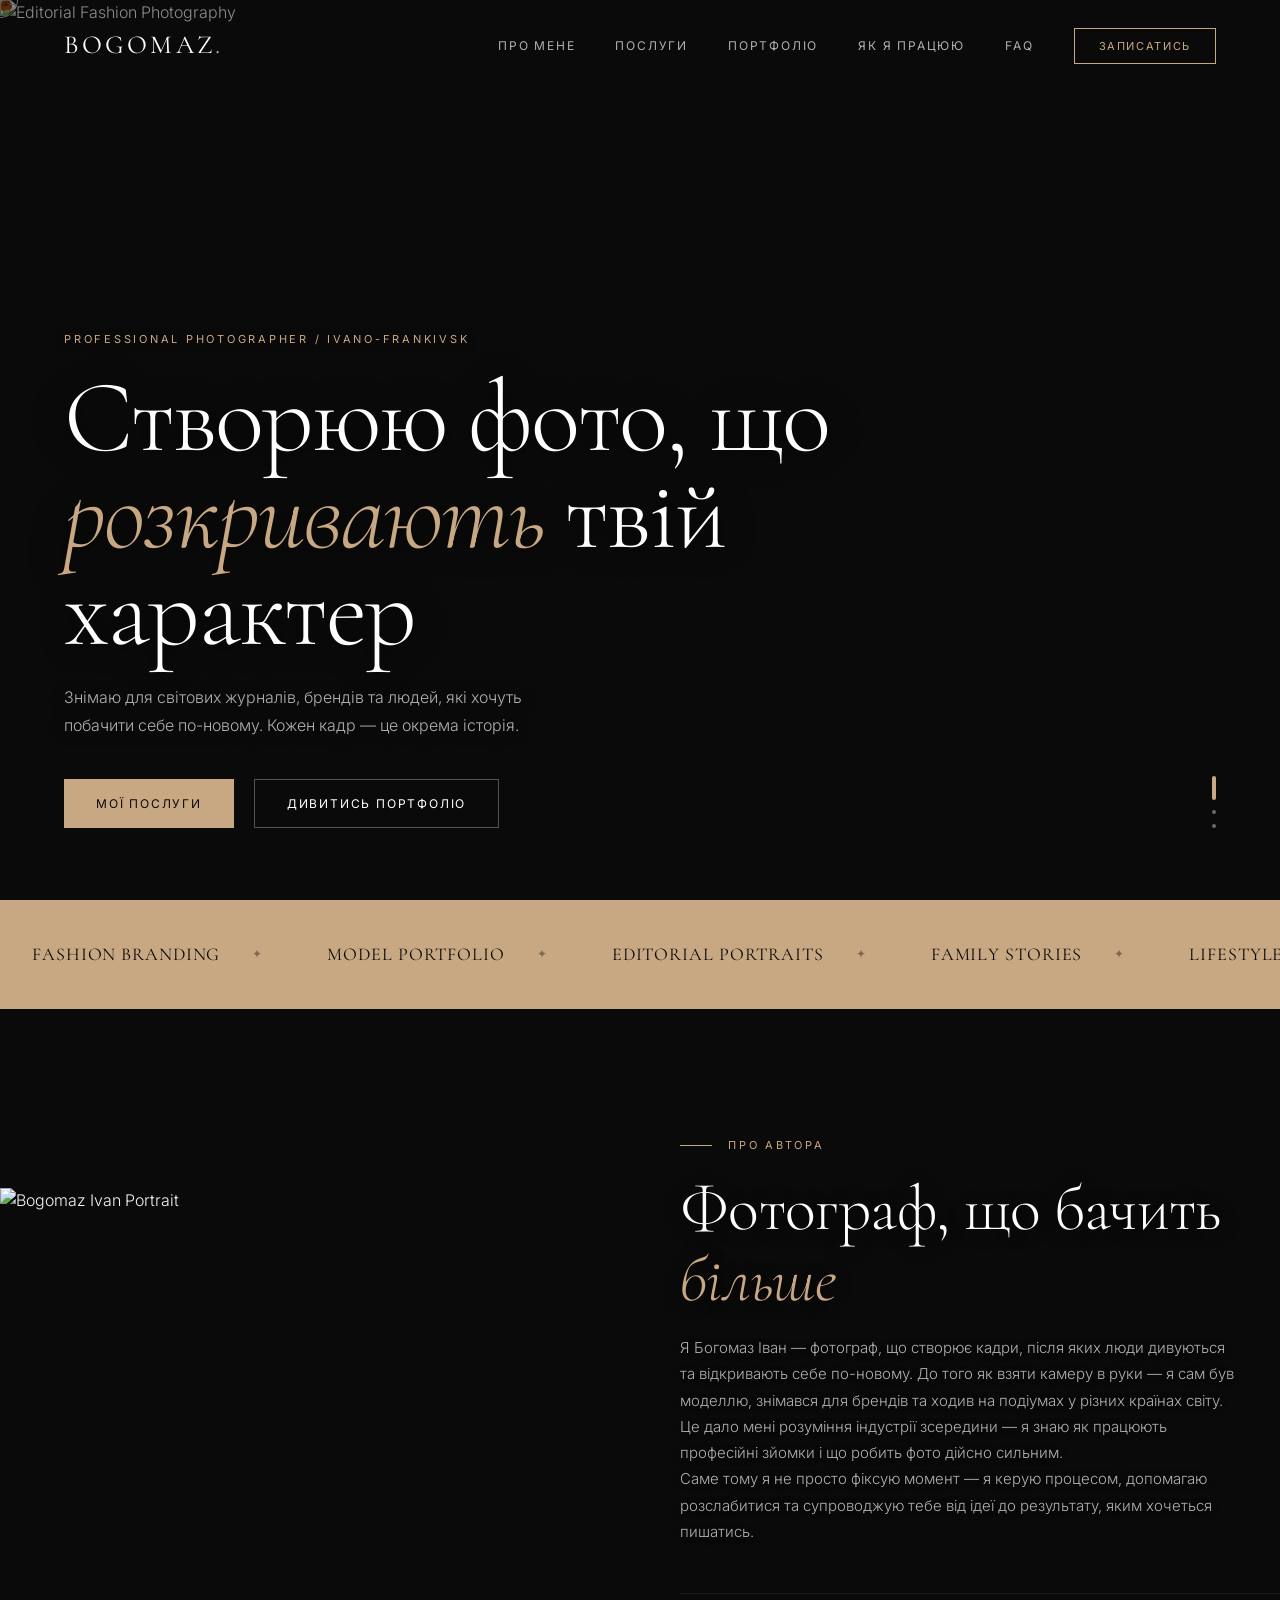
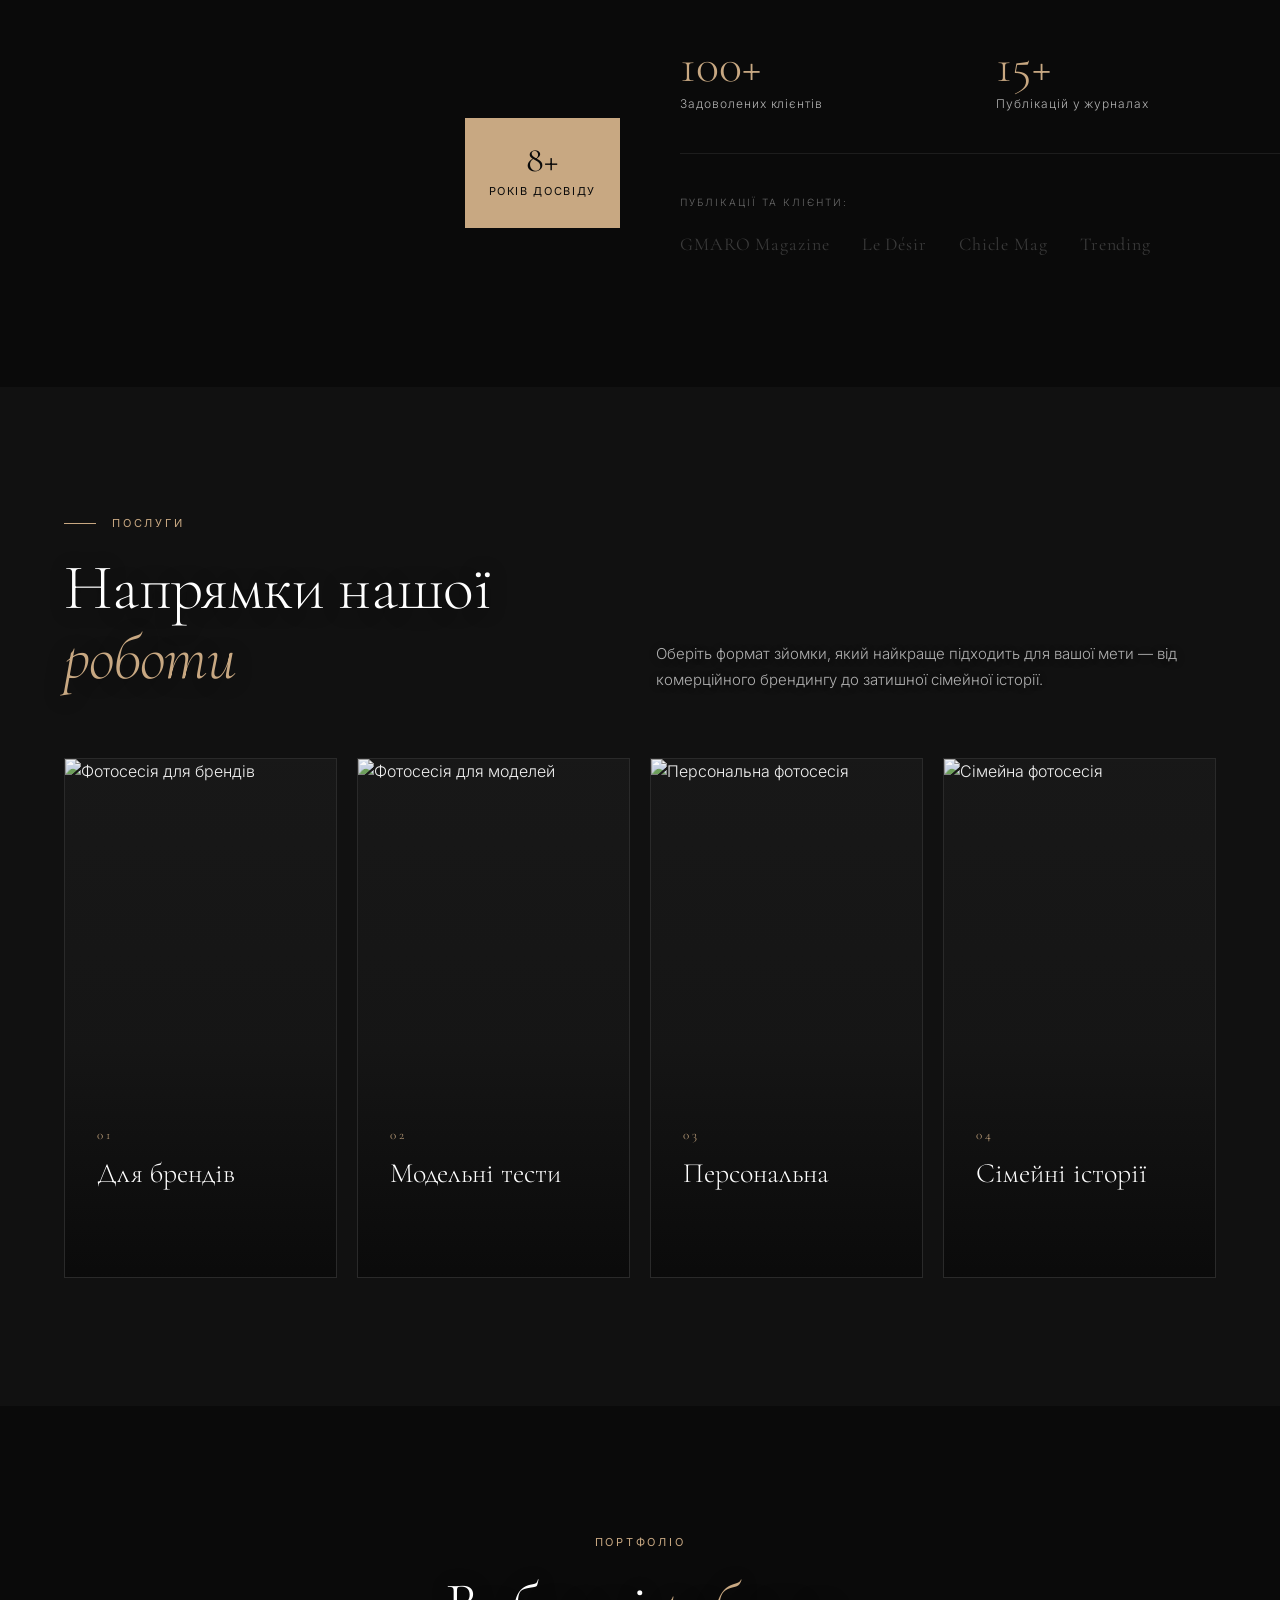
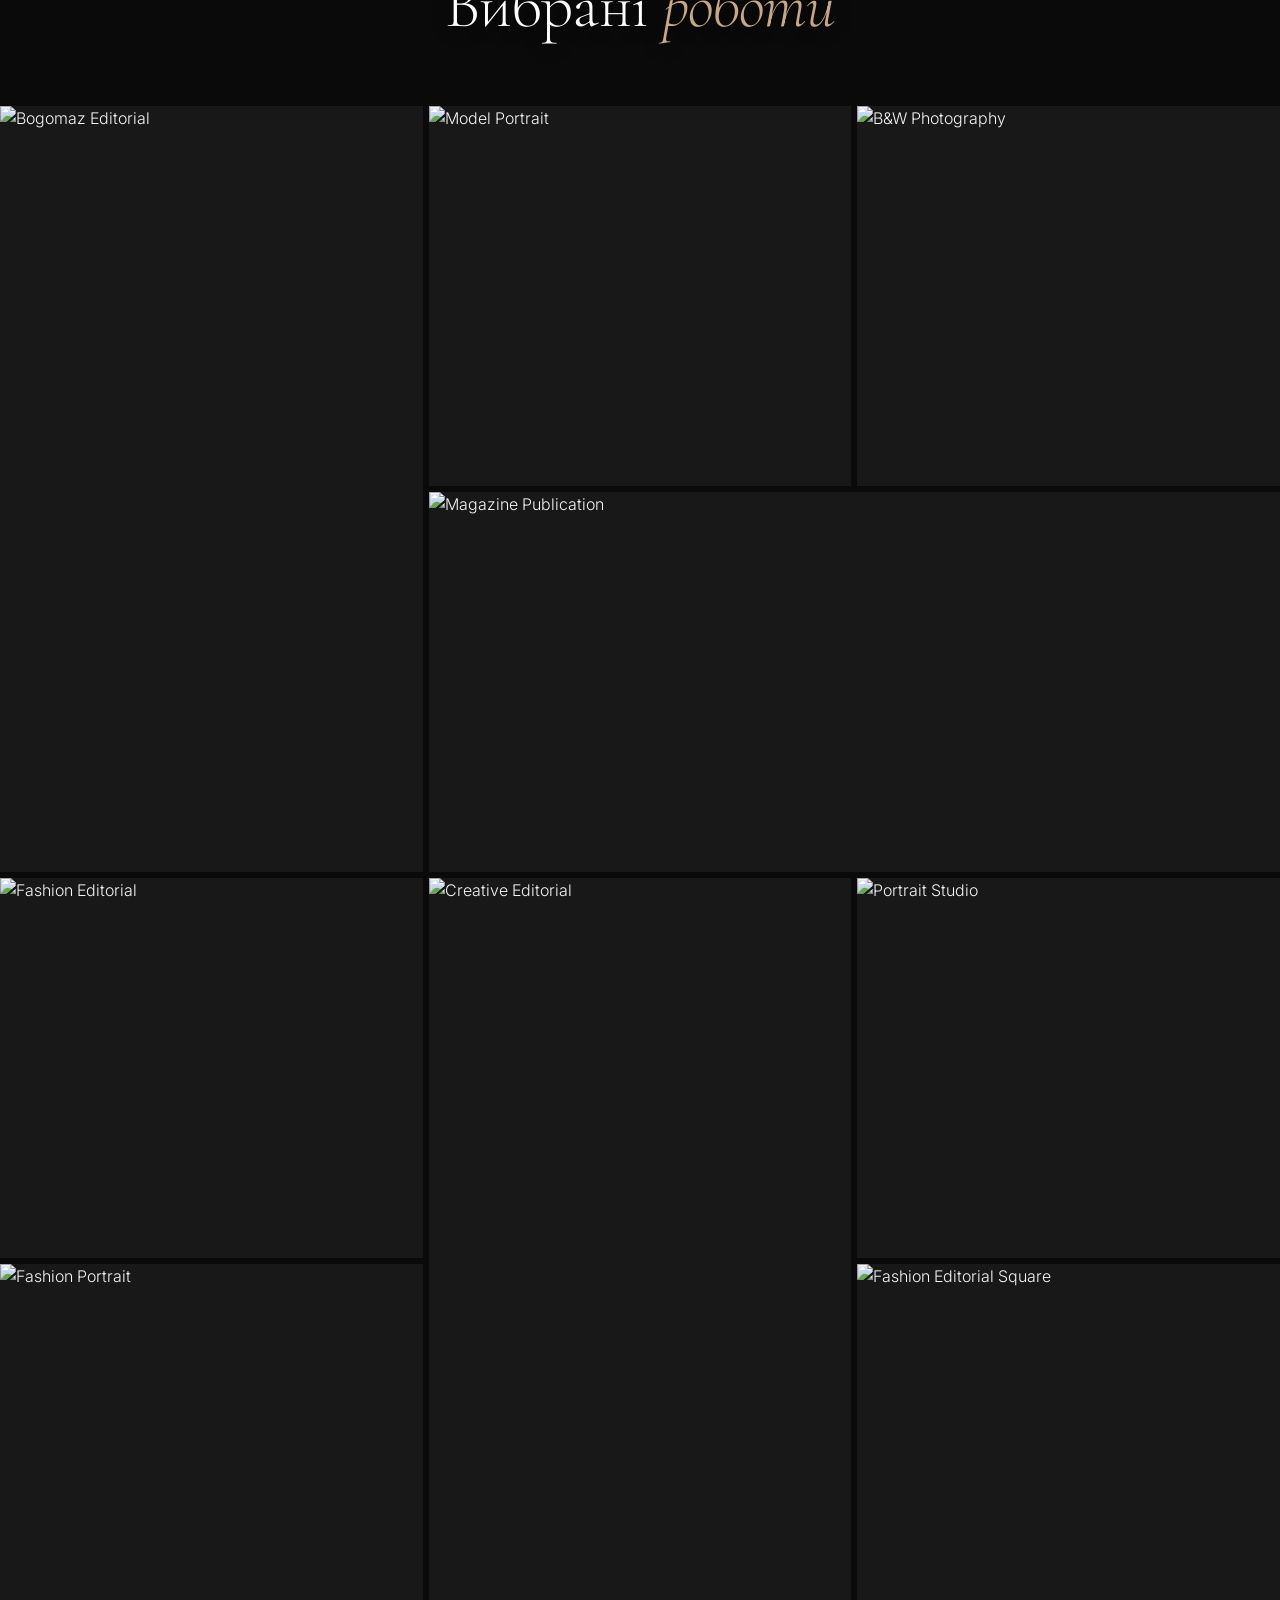
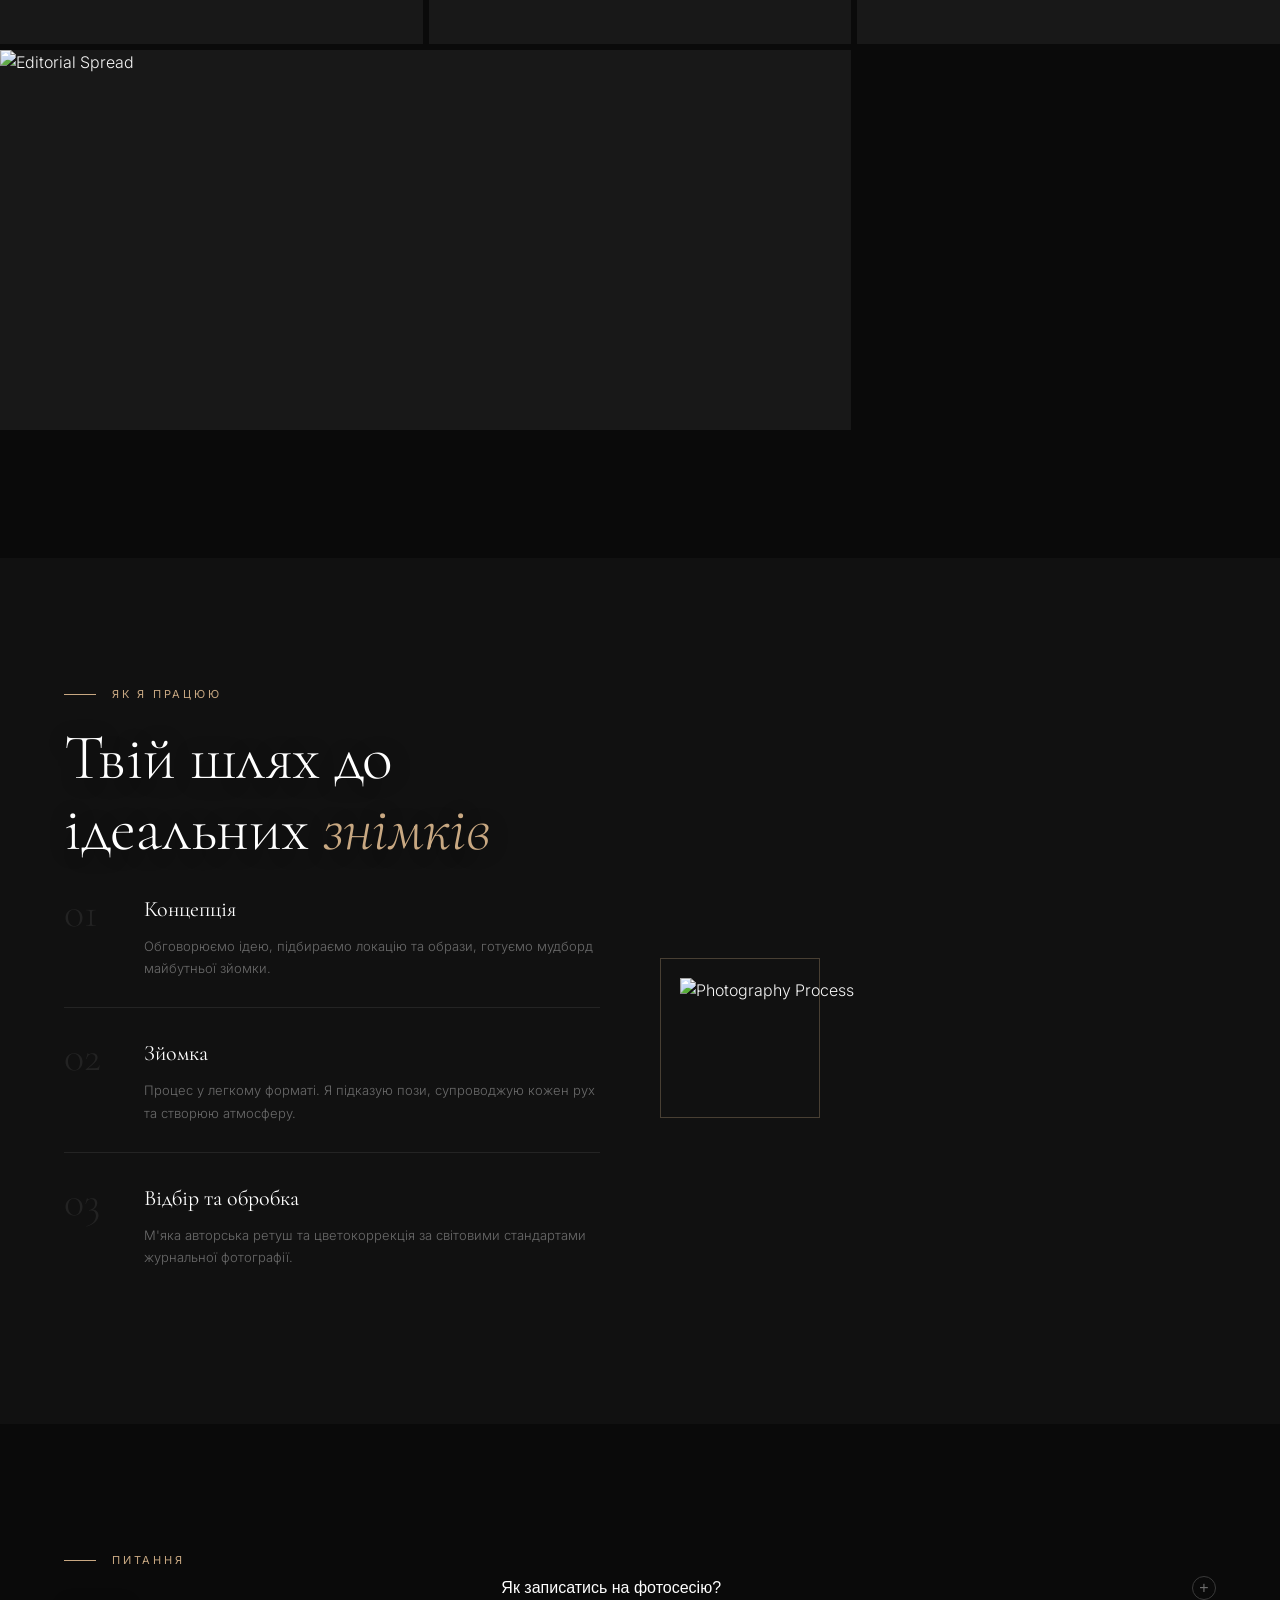
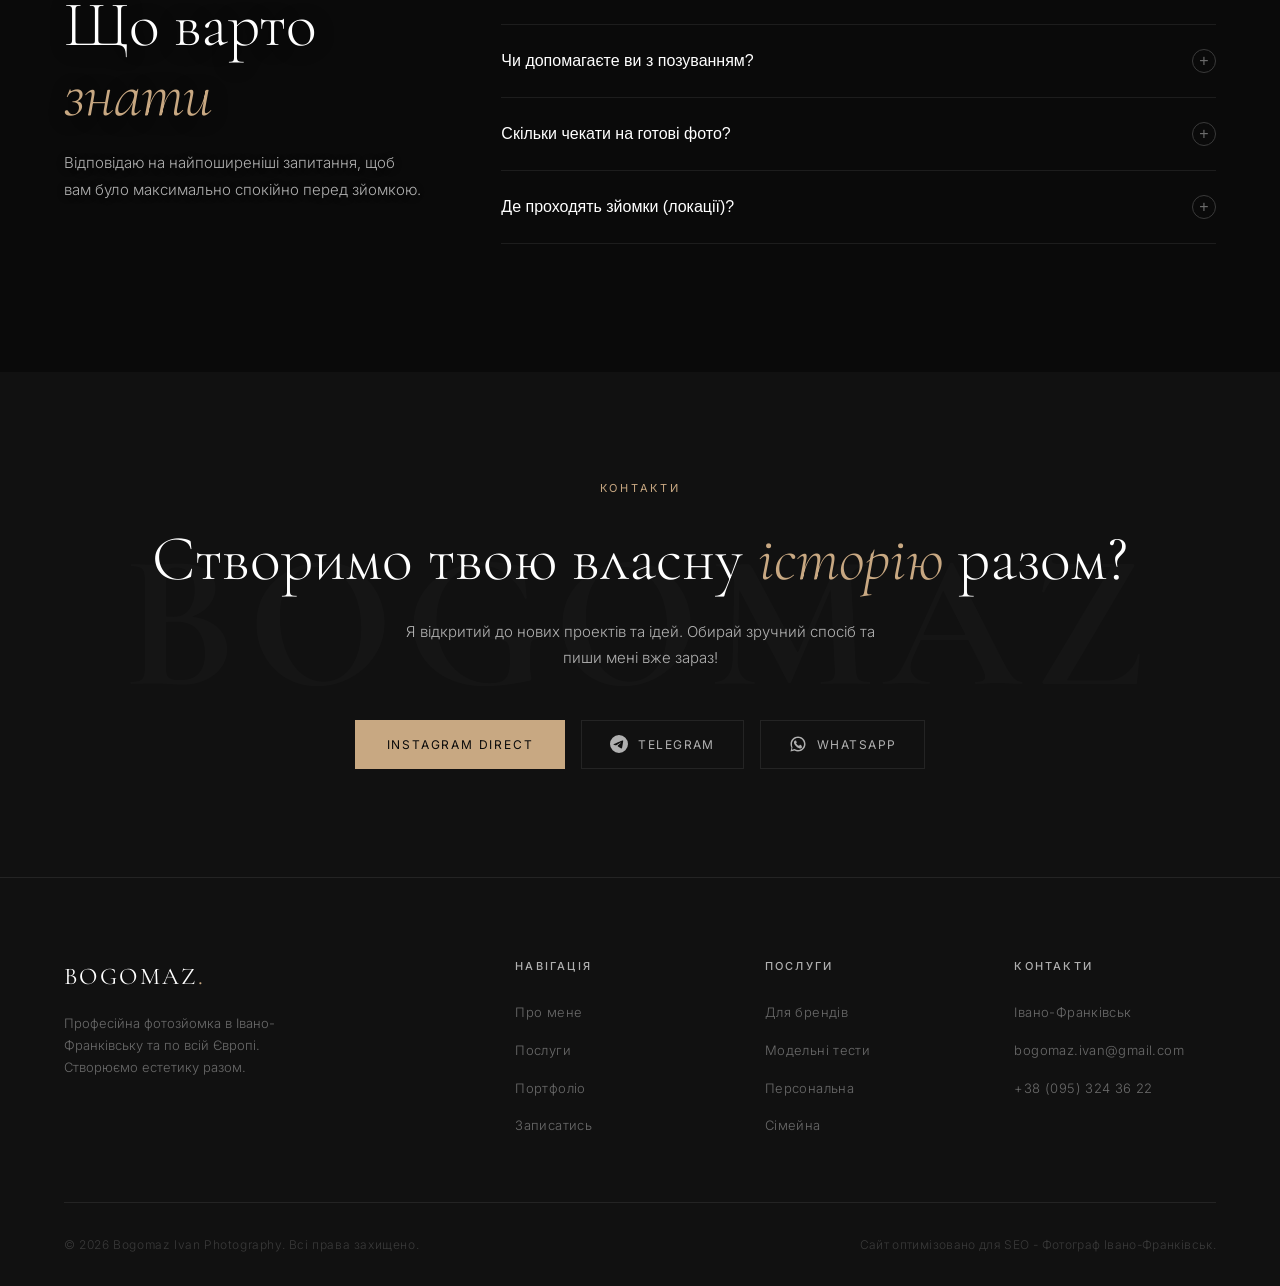
==== index.html @ b573377a "Add files via upload" ====
<!DOCTYPE html>
<html lang="uk">

<head>
    <meta charset="UTF-8">
    <meta name="viewport" content="width=device-width, initial-scale=1.0">

    <!-- SEO Meta Tags -->
    <title>Богомаз Іван | Професійний фотограф Івано-Франківськ: Бренди, Моделі, Портрети</title>
    <meta name="description"
        content="Фотограф в Івано-Франківську Богомаз Іван. Професійні фотосесії для брендів, модельні тести, персональні зйомки та живі сімейні фото. Авторський стиль, публікації у світових журналах. Запишись на зйомку!">
    <meta name="keywords"
        content="фотограф івано-франківськ, фотосесія івано-франківськ, фото для брендів, модельні тести, персональна фотосесія, сімейна фотосесія, bogomaz photo, фотограф івано-франківськ ціна">

    <link rel="canonical" href="https://bogomaz-photo.if.ua/index.html">
    <meta property="og:title" content="Богомаз Іван | Професійний фотограф Івано-Франківськ">
    <meta property="og:description"
        content="Створюю кадри, які захоплюють. Бренди, моделі, персональні та сімейні історії.">
    <meta property="og:image" content="asset picture/photo_2026-02-21_22-47-45.jpg">
    <meta property="og:type" content="website">

    <!-- Fonts -->
    <link rel="stylesheet" href="style.css">

    <!-- Favicon placeholder -->
    <link rel="icon" type="image/png" href="asset picture/photo_2026-02-21_22-47-45.jpg">

    <!-- Schema.org -->
    <script type="application/ld+json">
    {
      "@context": "https://schema.org",
      "@type": "LocalBusiness",
      "name": "Bogomaz Photo Studio",
      "image": "asset picture/photo_2026-02-21_22-47-45.jpg",
      "@id": "",
      "url": "https://bogomaz-photo.if.ua",
      "telephone": "",
      "address": {
        "@type": "PostalAddress",
        "streetAddress": "",
        "addressLocality": "Івано-Франківськ",
        "postalCode": "76000",
        "addressCountry": "UA"
      },
      "geo": {
        "@type": "GeoCoordinates",
        "latitude": 48.9226,
        "longitude": 24.7111
      },
      "openingHoursSpecification": {
        "@type": "OpeningHoursSpecification",
        "dayOfWeek": [
          "Monday",
          "Tuesday",
          "Wednesday",
          "Thursday",
          "Friday",
          "Saturday",
          "Sunday"
        ],
        "opens": "09:00",
        "closes": "21:00"
      },
      "sameAs": [
        "https://www.instagram.com/bogomazphoto/"
      ]
    }
    </script>
</head>

<body>

    <!-- Smooth Scroll / Cursor -->
    <div class="cursor"></div>
    <div class="cursor-ring"></div>

    <div class="loader">
        <div class="loader-name">BOGOMAZ IVAN</div>
        <div class="loader-line"></div>
    </div>

    <!-- Navigation -->
    <nav class="nav">
        <a href="#" class="nav-logo">BOGOMAZ<span>.</span></a>

        <ul class="nav-menu">
            <li><a href="index.html#about">Про мене</a></li>
            <li><a href="index.html#services">Послуги</a></li>
            <li><a href="index.html#portfolio">Портфоліо</a></li>
            <li><a href="index.html#process">Як я працюю</a></li>
            <li><a href="index.html#faq">FAQ</a></li>
            <li><a href="index.html#contact" class="nav-cta">Записатись</a></li>
        </ul>

        <button class="nav-hamburger" aria-label="Menu">
            <span></span>
            <span></span>
            <span></span>
        </button>
    </nav>

    <!-- Mobile Menu -->
    <div class="nav-mobile">
        <a href="index.html#about">Про мене</a>
        <a href="index.html#services">Послуги</a>
        <a href="index.html#portfolio">Портфоліо</a>
        <a href="index.html#process">Процес</a>
        <a href="index.html#contact">Контакти</a>
        <div class="nav-mobile-socials">
            <a href="https://instagram.com/bogomazphoto">Instagram</a>
            <a href="#">Telegram</a>
            <a href="#">WhatsApp</a>
        </div>
    </div>

    <!-- Hero Section -->
    <section class="hero">
        <div class="hero-bg">
            <div class="hero-slides">
                <div class="hero-slide active">
                    <picture>
                        <source media="(max-width: 768px)"
                            srcset="asset%20picture/ChatGPT%20Image%2021%20%D0%BB%D1%8E%D1%82.%202%D0%B2%D0%B2026%20%D1%80.,%2013_36_43.png">
                        <img src="asset%20picture/ChatGPT%20Image%2021%20%D0%BB%D1%8E%D1%82.%202026%20%D1%80.,%2013_36_43.png"
                            alt="Editorial Fashion Photography">
                    </picture>
                </div>
                <div class="hero-slide">
                    <picture>
                        <source media="(max-width: 768px)" srcset="asset%20picture/IMG_21dd47.JPG">
                        <img src="asset%20picture/IMG_1452.JPEG" alt="Model Portrait Photography">
                    </picture>
                </div>
                <div class="hero-slide">
                    <picture>
                        <source media="(max-width: 768px)"
                            srcset="asset%20picture/ChatGPT%20Image%2021%20%D0%BB%D1%8E%D1%82.%202026%20%D1%80.,%2013_36_43.png">
                        <img src="asset%20picture/IMG_2147.JPG" alt="High Fashion Photography">
                    </picture>
                </div>
            </div>
            <div class="hero-overlay"></div>
        </div>

        <div class="hero-content">
            <p class="hero-eyebrow">Professional Photographer / Ivano-Frankivsk</p>
            <h1 class="hero-title">Створюю фото, що <em>розкривають</em> твій характер</h1>
            <p class="hero-subtitle">Знімаю для світових журналів, брендів та людей, які хочуть побачити себе по-новому.
                Кожен кадр — це окрема історія.</p>
            <div class="hero-actions">
                <a href="#contact" class="btn btn-primary">Мої послуги</a>
                <a href="#portfolio" class="btn btn-outline">Дивитись портфоліо</a>
            </div>
        </div>

        <div class="hero-indicators">
            <div class="hero-dot active"></div>
            <div class="hero-dot"></div>
            <div class="hero-dot"></div>
        </div>
    </section>

    <!-- Marquee Banner -->
    <div class="marquee-section">
        <div class="marquee-inner">
            <div class="marquee-item">FASHION BRANDING</div>
            <div class="marquee-item">MODEL PORTFOLIO</div>
            <div class="marquee-item">EDITORIAL PORTRAITS</div>
            <div class="marquee-item">FAMILY STORIES</div>
            <div class="marquee-item">LIFESTYLE CONTENT</div>
            <div class="marquee-item">FASHION BRANDING</div>
            <div class="marquee-item">MODEL PORTFOLIO</div>
            <div class="marquee-item">EDITORIAL PORTRAITS</div>
            <div class="marquee-item">FAMILY STORIES</div>
            <div class="marquee-item">LIFESTYLE CONTENT</div>
        </div>
    </div>

    <!-- About Section -->
    <section id="about" class="about container">
        <div class="about-grid">
            <div class="about-image-wrap reveal">
                <img src="asset%20picture/photo_2026-02-21_18-44-40.jpg" alt="Bogomaz Ivan Portrait">
                <div class="about-image-badge">
                    <strong>8+</strong>
                    <span>Років досвіду</span>
                </div>
            </div>
            <div class="about-info">
                <div class="section-label reveal">Про автора</div>
                <h2 class="section-title reveal reveal-delay-1">Фотограф, що бачить <em>більше</em></h2>
                <div class="section-desc reveal reveal-delay-2">
                    <p>Я Богомаз Іван — фотограф, що створює кадри, після яких люди дивуються та відкривають себе
                        по-новому. До того як взяти камеру в руки — я сам був моделлю, знімався для брендів
                        та ходив на подіумах у різних країнах світу. Це дало мені розуміння індустрії зсередини —
                        я знаю як працюють професійні зйомки і що робить фото дійсно сильним.</p>
                    <p>Саме тому я не просто фіксую момент — я керую процесом, допомагаю розслабитися
                        та супроводжую тебе від ідеї до результату, яким хочеться пишатись.</p>
                </div>

                <div class="about-stats reveal reveal-delay-3">
                    <div class="about-stat">
                        <div class="about-stat-num" data-target="100" data-suffix="+">0</div>
                        <div class="about-stat-label">Задоволених клієнтів</div>
                    </div>
                    <div class="about-stat">
                        <div class="about-stat-num" data-target="15" data-suffix="+">0</div>
                        <div class="about-stat-label">Публікацій у журналах</div>
                    </div>
                </div>

                <div class="about-logos reveal reveal-delay-4">
                    <p>Публікації та клієнти:</p>
                    <div class="about-logos-list">
                        <span>GMARO Magazine</span>
                        <span>Le Désir</span>
                        <span>Chicle Mag</span>
                        <span>Trending</span>
                    </div>
                </div>
            </div>
        </div>
    </section>

    <!-- Services Section -->
    <section id="services" class="services">
        <div class="container">
            <div class="services-header">
                <div>
                    <div class="section-label reveal">Послуги</div>
                    <h2 class="section-title reveal reveal-delay-1">Напрямки нашої <em>роботи</em></h2>
                </div>
                <p class="section-desc reveal reveal-delay-2">Оберіть формат зйомки, який найкраще підходить для вашої
                    мети — від комерційного брендингу до затишної сімейної історії.</p>
            </div>

            <div class="services-grid">
                <!-- Brand -->
                <a href="brands.html" class="service-card reveal">
                    <img src="asset picture/ChatGPT Image 21 лют. 2026 р., 13_36ddd3.png" alt="Фотосесія для брендів">
                    <div class="service-card-overlay"></div>
                    <div class="service-card-content">
                        <div class="service-card-num">01</div>
                        <h3 class="service-card-title">Для брендів</h3>
                        <p class="service-card-desc">Контент, що продає: для сайтів, соцмереж та реклами. Створюю
                            візуал, що
                            виділяє вас серед конкурентів.</p>
                        <span class="service-card-cta">Запитати ціну →</span>
                    </div>
                </a>

                <!-- Models -->
                <a href="models.html" class="service-card reveal reveal-delay-1">
                    <img src="asset picture/IMG_2dd147.JPG" alt="Фотосесія для моделей">
                    <div class="service-card-overlay"></div>
                    <div class="service-card-content">
                        <div class="service-card-num">02</div>
                        <h3 class="service-card-title">Модельні тести</h3>
                        <p class="service-card-desc">Професійне портфоліо з нуля. Роблю кадри, після яких вас запросять
                            на
                            обкладинки — досвід не потрібен.</p>
                        <span class="service-card-cta">Записатись →</span>
                    </div>
                </a>

                <!-- Personal -->
                <a href="personal.html" class="service-card reveal">
                    <img src="asset picture/photo_2026-02-21_14-19-51.jpg" alt="Персональна фотосесія">
                    <div class="service-card-overlay"></div>
                    <div class="service-card-content">
                        <div class="service-card-num">03</div>
                        <h3 class="service-card-title">Персональна</h3>
                        <p class="service-card-desc">Зйомка-перевтілення. Зніму тебе так, що ти закохаєшся у власні фото
                            —
                            навіть якщо ти вважала себе нефотогенічною.</p>
                        <span class="service-card-cta">Хочу зйомку →</span>
                    </div>
                </a>

                <!-- Family -->
                <a href="family.html" class="service-card reveal reveal-delay-1">
                    <img src="asset picture/photo_20dsdsds6-02-21_13-00-06.jpg" alt="Сімейна фотосесія">
                    <div class="service-card-overlay"></div>
                    <div class="service-card-content">
                        <div class="service-card-num">04</div>
                        <h3 class="service-card-title">Сімейні історії</h3>
                        <p class="service-card-desc">Живі моменти без напруження та фальшивих посмішок. Ловлю справжні
                            емоції та любов вашої сім'ї.</p>
                        <span class="service-card-cta">Вільні дати →</span>
                    </div>
                </a>
            </div>
        </div>
    </section>

    <!-- Portfolio Gallery -->
    <section id="portfolio" class="portfolio container">
        <div class="portfolio-header">
            <div class="section-label reveal">Портфоліо</div>
            <h2 class="section-title reveal reveal-delay-1">Вибрані <em>роботи</em></h2>
        </div>

        <div class="portfolio-grid">
            <div class="portfolio-item tall reveal"
                data-src="asset picture/ChatGPT Image 21 лют. 2026 р., 13_36_43.png">
                <img src="asset picture/ChatGPT Image 21 лют. 2026 р., 13_36_43.png" alt="Bogomaz Editorial">
                <div class="portfolio-item-overlay">
                    <div class="portfolio-item-overlay-icon">VIEW</div>
                </div>
            </div>
            <div class="portfolio-item reveal" data-src="asset picture/photo_2026-02-21_22-47-45.jpg">
                <img src="asset picture/photo_2026-02-21_22-47-45.jpg" alt="Model Portrait">
                <div class="portfolio-item-overlay">
                    <div class="portfolio-item-overlay-icon">VIEW</div>
                </div>
            </div>
            <div class="portfolio-item reveal" data-src="asset picture/photo_2026-02-23_00-13-17.jpg">
                <img src="asset picture/photo_2026-02-23_00-13-17.jpg" alt="B&W Photography">
                <div class="portfolio-item-overlay">
                    <div class="portfolio-item-overlay-icon">VIEW</div>
                </div>
            </div>
            <div class="portfolio-item wide reveal" data-src="asset picture/photo_20dsdsds6-02-21_13-00-06.jpg">
                <img src="asset picture/photo_20dsdsds6-02-21_13-00-06.jpg" alt="Magazine Publication">
                <div class="portfolio-item-overlay">
                    <div class="portfolio-item-overlay-icon">VIEW</div>
                </div>
            </div>
            <div class="portfolio-item reveal" data-src="asset picture/IMG_1497.JPEG">
                <img src="asset picture/IMG_1497.JPEG" alt="Fashion Editorial">
                <div class="portfolio-item-overlay">
                    <div class="portfolio-item-overlay-icon">VIEW</div>
                </div>
            </div>
            <div class="portfolio-item tall reveal" data-src="asset picture/IMG_7763.jpg">
                <img src="asset picture/IMG_7763.jpg" alt="Creative Editorial">
                <div class="portfolio-item-overlay">
                    <div class="portfolio-item-overlay-icon">VIEW</div>
                </div>
            </div>
            <div class="portfolio-item reveal" data-src="asset picture/photo_2026-02-21_22-41-32.jpg">
                <img src="asset picture/photo_2026-02-21_22-41-32.jpg" alt="Portrait Studio">
                <div class="portfolio-item-overlay">
                    <div class="portfolio-item-overlay-icon">VIEW</div>
                </div>
            </div>
            <div class="portfolio-item reveal" data-src="asset%20picture/IMG_2dd147.JPG">
                <img src="asset%20picture/IMG_2dd147.JPG" alt="Fashion Portrait">
                <div class="portfolio-item-overlay">
                    <div class="portfolio-item-overlay-icon">VIEW</div>
                </div>
            </div>
            <div class="portfolio-item reveal" data-src="asset%20picture/IMG_21dd47.JPG">
                <img src="asset%20picture/IMG_21dd47.JPG" alt="Fashion Editorial Square">
                <div class="portfolio-item-overlay">
                    <div class="portfolio-item-overlay-icon">VIEW</div>
                </div>
            </div>
            <div class="portfolio-item wide reveal" data-src="asset%20picture/photo_202.jpg">
                <img src="asset%20picture/photo_202.jpg" alt="Editorial Spread">
                <div class="portfolio-item-overlay">
                    <div class="portfolio-item-overlay-icon">VIEW</div>
                </div>
            </div>
        </div>
    </section>

    <!-- Process Section -->
    <section id="process" class="process">
        <div class="container">
            <div class="process-grid">
                <div class="process-info">
                    <div class="section-label reveal">Як я працюю</div>
                    <h2 class="section-title reveal reveal-delay-1">Твій шлях до ідеальних <em>знімків</em></h2>

                    <div class="process-steps">
                        <div class="process-step reveal">
                            <div class="process-step-num">01</div>
                            <div>
                                <h3 class="process-step-title">Концепція</h3>
                                <p class="process-step-desc">Обговорюємо ідею, підбираємо локацію та образи, готуємо
                                    мудборд майбутньої зйомки.</p>
                            </div>
                        </div>
                        <div class="process-step reveal">
                            <div class="process-step-num">02</div>
                            <div>
                                <h3 class="process-step-title">Зйомка</h3>
                                <p class="process-step-desc">Процес у легкому форматі. Я підказую пози, супроводжую
                                    кожен рух та створюю атмосферу.</p>
                            </div>
                        </div>
                        <div class="process-step reveal">
                            <div class="process-step-num">03</div>
                            <div>
                                <h3 class="process-step-title">Відбір та обробка</h3>
                                <p class="process-step-desc">М'яка авторська ретуш та цветокоррекція за світовими
                                    стандартами журнальної фотографії.</p>
                            </div>
                        </div>
                    </div>
                </div>
                <div class="process-image reveal">
                    <img src="asset picture/photo_2026-02-23_00-13-17.jpg" alt="Photography Process">
                    <div class="process-image-accent"></div>
                </div>
            </div>
        </div>
    </section>

    <!-- Testimonials -->


    <!-- FAQ Section -->
    <section id="faq" class="faq">
        <div class="container">
            <div class="faq-grid">
                <div>
                    <div class="section-label reveal">Питання</div>
                    <h2 class="section-title reveal reveal-delay-1">Що варто <em>знати</em></h2>
                    <p class="section-desc reveal reveal-delay-2">Відповідаю на найпоширеніші запитання, щоб вам було
                        максимально спокійно перед зйомкою.</p>
                </div>
                <div class="faq-list">
                    <div class="faq-item reveal">
                        <button class="faq-question">
                            <span>Як записатись на фотосесію?</span>
                            <span class="faq-icon">+</span>
                        </button>
                        <div class="faq-answer">
                            <div class="faq-answer-content">
                                <p>Найпростіше — написати мені в Instagram або Telegram. Ми обговоримо ваші побажання,
                                    виберемо дату та забронюємо її за вами.</p>
                            </div>
                        </div>
                    </div>
                    <div class="faq-item reveal">
                        <button class="faq-question">
                            <span>Чи допомагаєте ви з позуванням?</span>
                            <span class="faq-icon">+</span>
                        </button>
                        <div class="faq-answer">
                            <div class="faq-answer-content">
                                <p>Так, обов'язково! Я повністю веду вас під час зйомки. Вам не потрібно бути моделлю, я
                                    підкажу куди поставити руки, як розвернути голову та допоможу розслабитися.</p>
                            </div>
                        </div>
                    </div>
                    <div class="faq-item reveal">
                        <button class="faq-question">
                            <span>Скільки чекати на готові фото?</span>
                            <span class="faq-icon">+</span>
                        </button>
                        <div class="faq-answer">
                            <div class="faq-answer-content">
                                <p>Перші 5–10 кадрів ви отримуєте протягом 3 днів. Весь готовий результат зазвичай
                                    віддаю за
                                    10–14 днів залежно від складності обробки.</p>
                            </div>
                        </div>
                    </div>
                    <div class="faq-item reveal">
                        <button class="faq-question">
                            <span>Де проходять зйомки (локації)?</span>
                            <span class="faq-icon">+</span>
                        </button>
                        <div class="faq-answer">
                            <div class="faq-answer-content">
                                <p>Вулиці Івано-Франківська, студії міста, кав'ярні або ваше робоче місце (для брендів).
                                    Ми
                                    разом підберемо фон, який підкреслить вашу ідею.</p>
                            </div>
                        </div>
                    </div>
                </div>
            </div>
        </div>
    </section>

    <!-- Contact CTA -->
    <section id="contact" class="cta-band">
        <div class="container">
            <div class="section-label reveal">Контакти</div>
            <h2 class="cta-band-title reveal reveal-delay-1">Створимо твою власну <em>історію</em> разом?</h2>
            <p class="cta-band-sub reveal reveal-delay-2">Я відкритий до нових проектів та ідей. Обирай зручний спосіб
                та пиши мені вже зараз!</p>

            <div class="cta-band-actions reveal reveal-delay-3">
                <a href="https://instagram.com/bogomazphoto" class="btn btn-primary">Instagram Direct</a>
                <a href="https://telegram.me/bogomazivan" class="cta-social">
                    <svg viewBox="0 0 24 24" fill="currentColor">
                        <path
                            d="M11.944 0A12 12 0 0 0 0 12a12 12 0 0 0 12 12 12 12 0 0 0 12-12A12 12 0 0 0 12 0a12 12 0 0 0-.056 0zm4.962 7.224c.1-.002.321.023.465.14a.506.506 0 0 1 .171.325c.016.093.036.306.02.472-.18 1.898-.962 6.502-1.36 8.627-.168.9-.499 1.201-.82 1.23-.696.065-1.225-.46-1.9-.902-1.056-.693-1.653-1.124-2.678-1.8-1.185-.78-.417-1.21.258-1.91.177-.184 3.247-2.977 3.307-3.23.007-.032.014-.15-.056-.212s-.174-.041-.249-.024c-.106.024-1.793 1.14-5.061 3.345-.48.33-.913.49-1.303.48-.429-.012-1.253-.245-1.865-.444-.753-.245-1.353-.375-1.301-.791.027-.217.325-.441.894-.672 3.507-1.527 5.845-2.534 7.014-3.02 3.34-1.385 4.032-1.625 4.485-1.633z" />
                    </svg>
                    Telegram
                </a>
                <a href="https://wa.me/380953243622" class="cta-social">
                    <svg viewBox="0 0 24 24" fill="currentColor">
                        <path
                            d="M12.004 2C6.48 2 2.004 6.48 2.004 12c0 1.76.46 3.41 1.26 4.86L2 22l5.31-1.39A9.94 9.94 0 0 0 12.004 22c5.52 0 10-4.48 10-10s-4.48-10-10-10zm0 18c-1.64 0-3.18-.43-4.52-1.18l-.32-.18-3.35.88.9-3.26-.2-.33A7.94 7.94 0 0 1 4.004 12c0-4.41 3.59-8 8-8s8 3.59 8 8-3.59 8-8 8zm4.58-6.14c-.25-.13-1.48-.73-1.71-.81-.23-.08-.4-.12-.57.13-.17.25-.66.83-.81.99-.15.16-.3.18-.55.05s-1.05-.39-2-1.24c-.74-.66-1.24-1.48-1.39-1.73-.15-.25-.02-.39.1-.51.11-.12.25-.29.37-.43.12-.14.17-.23.25-.39.08-.16.04-.3-.02-.43-.06-.13-.57-1.37-.78-1.88-.2-.49-.4-.42-.57-.43s-.35-.01-.54-.01a1.03 1.03 0 0 0-.75.35c-.26.28-1 1-1 2.43s1.04 2.81 1.19 3.01c.15.2 2.05 3.13 4.96 4.39.69.3 1.23.48 1.65.61s.8.06 1.1.02c.33-.05 1.48-.6 1.69-1.18.21-.58.21-1.08.15-1.18-.06-.1-.23-.16-.48-.29z" />
                    </svg>
                    WhatsApp
                </a>
            </div>
        </div>
    </section>

    <!-- Footer -->
    <footer class="footer">
        <div class="container">
            <div class="footer-grid">
                <div class="footer-brand">
                    <div class="footer-logo">BOGOMAZ<span>.</span></div>
                    <p class="footer-tagline">Професійна фотозйомка в Івано-Франківську та по всій Європі. Створюємо
                        естетику разом.</p>

                </div>

                <div class="footer-col">
                    <h4>Навігація</h4>
                    <ul>
                        <li><a href="#about">Про мене</a></li>
                        <li><a href="#services">Послуги</a></li>
                        <li><a href="#portfolio">Портфоліо</a></li>
                        <li><a href="#contact">Записатись</a></li>
                    </ul>
                </div>

                <div class="footer-col">
                    <h4>Послуги</h4>
                    <ul>
                        <li><a href="#services">Для брендів</a></li>
                        <li><a href="#services">Модельні тести</a></li>
                        <li><a href="#services">Персональна</a></li>
                        <li><a href="#services">Сімейна</a></li>
                    </ul>
                </div>

                <div class="footer-col">
                    <h4>Контакти</h4>
                    <ul>
                        <li><a href="#">Івано-Франківськ</a></li>
                        <li><a href="mailto:bogomaz.ivan@example.com">bogomaz.ivan@gmail.com</a></li>
                        <li><a href="tel:+380953243622">+38 (095) 324 36 22</a></li>
                    </ul>
                </div>
            </div>

            <div class="footer-bottom">
                <p class="footer-copy">&copy; 2026 Bogomaz Ivan Photography. Всі права захищено.</p>
                <p class="footer-seo">Сайт оптимізовано для SEO - Фотограф Івано-Франківськ.</p>
            </div>
        </div>
    </footer>

    <!-- Scroll to top -->
    <button class="scroll-top" aria-label="Scroll to top">↑</button>

    <!-- Lightbox -->
    <div class="lightbox">
        <button class="lightbox-close" aria-label="Close lightbox">
            <svg width="24" height="24" viewBox="0 0 24 24" fill="none" stroke="currentColor" stroke-width="1.5">
                <path d="M18 6L6 18M6 6l12 12" />
            </svg>
        </button>
        <button class="lightbox-prev" aria-label="Previous image">
            <svg width="32" height="32" viewBox="0 0 24 24" fill="none" stroke="currentColor" stroke-width="1"
                stroke-linecap="square">
                <path d="M15 18l-6-6 6-6" />
            </svg>
        </button>
        <div class="lightbox-content">
            <img src="" alt="">
        </div>
        <button class="lightbox-next" aria-label="Next image">
            <svg width="32" height="32" viewBox="0 0 24 24" fill="none" stroke="currentColor" stroke-width="1"
                stroke-linecap="square">
                <path d="M9 18l6-6-6-6" />
            </svg>
        </button>
    </div>

    <!-- Scripts -->
    <script src="main.js"></script>
</body>

</html>
---- style.css ----
/* ===== BOGOMAZ PHOTO STUDIO — Global Styles ===== */

@import url('https://fonts.googleapis.com/css2?family=Cormorant+Garamond:ital,wght@0,300;0,400;0,500;0,600;0,700;1,300;1,400;1,600&family=Inter:wght@300;400;500;600&display=swap');

/* ===== RESET & BASE ===== */
*,
*::before,
*::after {
  margin: 0;
  padding: 0;
  box-sizing: border-box;
}

:root {
  --color-bg: #0a0a0a;
  --color-bg-2: #111111;
  --color-bg-3: #181818;
  --color-surface: #1a1a1a;
  --color-border: rgba(255, 255, 255, 0.08);
  --color-border-hover: rgba(255, 255, 255, 0.2);

  --color-white: #ffffff;
  --color-off-white: #f5f5f5;
  --color-cream: #e8e0d5;
  --color-grey-light: #b0b0b0;
  --color-grey: #6b6b6b;
  --color-grey-dark: #3a3a3a;

  --color-accent: #c8a882;
  --color-accent-2: #d4846a;
  --color-accent-glow: rgba(200, 168, 130, 0.15);

  --font-serif: 'Cormorant Garamond', Georgia, serif;
  --font-sans: 'Inter', system-ui, sans-serif;

  --transition: 0.35s cubic-bezier(0.4, 0, 0.2, 1);
  --transition-slow: 0.7s cubic-bezier(0.4, 0, 0.2, 1);

  --max-width: 1400px;
  --section-padding: clamp(80px, 10vw, 140px);
  --container-padding: clamp(20px, 5vw, 80px);

  --shadow-sm: 0 2px 20px rgba(0, 0, 0, 0.4);
  --shadow-md: 0 8px 40px rgba(0, 0, 0, 0.6);
  --shadow-lg: 0 20px 80px rgba(0, 0, 0, 0.8);
}

html {
  scroll-behavior: smooth;
  font-size: 16px;
  -webkit-text-size-adjust: 100%;
}

body {
  background-color: var(--color-bg);
  color: var(--color-off-white);
  font-family: var(--font-sans);
  font-weight: 300;
  line-height: 1.6;
  overflow-x: hidden;
  -webkit-font-smoothing: antialiased;
  -moz-osx-font-smoothing: grayscale;
}

/* ===== SCROLLBAR ===== */
::-webkit-scrollbar {
  width: 4px;
}

::-webkit-scrollbar-track {
  background: var(--color-bg);
}

::-webkit-scrollbar-thumb {
  background: var(--color-grey-dark);
  border-radius: 2px;
}

::-webkit-scrollbar-thumb:hover {
  background: var(--color-accent);
}

/* ===== SELECTION ===== */
::selection {
  background: var(--color-accent);
  color: var(--color-bg);
}

/* ===== CURSOR ===== */
.cursor {
  width: 12px;
  height: 12px;
  background: var(--color-accent);
  border-radius: 50%;
  position: fixed;
  pointer-events: none;
  z-index: 9999;
  transition: transform 0.15s ease, opacity 0.3s ease;
  mix-blend-mode: difference;
}

.cursor-ring {
  width: 36px;
  height: 36px;
  border: 1px solid var(--color-accent);
  border-radius: 50%;
  position: fixed;
  pointer-events: none;
  z-index: 9998;
  transition: transform 0.4s cubic-bezier(0.25, 0.46, 0.45, 0.94), width 0.3s ease, height 0.3s ease, opacity 0.3s ease;
  opacity: 0.6;
}

.cursor-ring.expand {
  width: 60px;
  height: 60px;
  opacity: 0.3;
}

@media (max-width: 768px) {

  .cursor,
  .cursor-ring {
    display: none;
  }
}

/* ===== LOADER ===== */
.loader {
  position: fixed;
  inset: 0;
  z-index: 10000;
  background: var(--color-bg);
  display: flex;
  align-items: center;
  justify-content: center;
  flex-direction: column;
  gap: 20px;
  transition: opacity 0.6s ease, visibility 0.6s ease;
}

.loader.hidden {
  opacity: 0;
  visibility: hidden;
}

.loader-name {
  font-family: var(--font-serif);
  font-size: clamp(28px, 5vw, 56px);
  font-weight: 300;
  letter-spacing: 0.2em;
  color: var(--color-white);
}

.loader-line {
  width: 0;
  height: 1px;
  background: var(--color-accent);
  transition: width 1.5s cubic-bezier(0.4, 0, 0.2, 1);
}

.loader-line.active {
  width: 200px;
}

/* ===== NAVIGATION ===== */
.nav {
  position: fixed;
  top: 0;
  left: 0;
  right: 0;
  z-index: 1000;
  padding: 24px var(--container-padding);
  display: flex;
  align-items: center;
  justify-content: space-between;
  transition: background var(--transition), padding var(--transition);
}

.nav.scrolled {
  background: rgba(10, 10, 10, 0.92);
  backdrop-filter: blur(20px);
  -webkit-backdrop-filter: blur(20px);
  padding: 16px var(--container-padding);
  border-bottom: 1px solid var(--color-border);
}

.nav-logo {
  font-family: var(--font-serif);
  font-size: clamp(18px, 2.5vw, 26px);
  font-weight: 400;
  letter-spacing: 0.12em;
  color: var(--color-white);
  text-decoration: none;
  text-transform: uppercase;
  transition: color var(--transition);
}

.nav-logo:hover {
  color: var(--color-accent);
}

.nav-logo span {
  color: var(--color-accent);
}

.nav-menu {
  display: flex;
  align-items: center;
  gap: 40px;
  list-style: none;
}

.nav-menu a {
  font-size: 12px;
  font-weight: 400;
  letter-spacing: 0.15em;
  text-transform: uppercase;
  color: var(--color-grey-light);
  text-decoration: none;
  transition: color var(--transition);
  position: relative;
}

.nav-menu a::after {
  content: '';
  position: absolute;
  bottom: -4px;
  left: 0;
  width: 0;
  height: 1px;
  background: var(--color-accent);
  transition: width var(--transition);
}

.nav-menu a:hover {
  color: var(--color-white);
}

.nav-menu a:hover::after {
  width: 100%;
}

.nav-cta {
  padding: 10px 24px;
  border: 1px solid var(--color-accent);
  color: var(--color-accent) !important;
  font-size: 11px !important;
  letter-spacing: 0.15em;
  text-transform: uppercase;
  text-decoration: none;
  transition: background var(--transition), color var(--transition) !important;
}

.nav-cta:hover {
  background: var(--color-accent) !important;
  color: var(--color-bg) !important;
}

.nav-cta::after {
  display: none !important;
}

/* Hamburger */
.nav-hamburger {
  display: none;
  flex-direction: column;
  gap: 6px;
  cursor: pointer;
  padding: 4px;
  background: none;
  border: none;
}

.nav-hamburger span {
  display: block;
  width: 28px;
  height: 1px;
  background: var(--color-white);
  transition: transform var(--transition), opacity var(--transition);
}

.nav-hamburger.active span:nth-child(1) {
  transform: translateY(7px) rotate(45deg);
}

.nav-hamburger.active span:nth-child(2) {
  opacity: 0;
}

.nav-hamburger.active span:nth-child(3) {
  transform: translateY(-7px) rotate(-45deg);
}

/* Mobile menu */
.nav-mobile {
  position: fixed;
  top: 0;
  left: 0;
  width: 100%;
  height: 100vh;
  background: var(--color-bg);
  z-index: 999;
  display: flex;
  flex-direction: column;
  align-items: center;
  justify-content: center;
  gap: 40px;
  transform: translateX(100%);
  transition: transform var(--transition-slow);
}

.nav-mobile.open {
  transform: translateX(0);
}

.nav-mobile a {
  font-family: var(--font-serif);
  font-size: clamp(32px, 6vw, 56px);
  font-weight: 300;
  color: var(--color-white);
  text-decoration: none;
  letter-spacing: 0.05em;
  transition: color var(--transition);
}

.nav-mobile a:hover {
  color: var(--color-accent);
}

.nav-mobile-socials {
  display: flex;
  gap: 32px;
  margin-top: 20px;
}

.nav-mobile-socials a {
  font-family: var(--font-sans) !important;
  font-size: 11px !important;
  letter-spacing: 0.2em;
  text-transform: uppercase;
  color: var(--color-grey) !important;
}

@media (max-width: 860px) {
  .nav-menu {
    display: none;
  }

  .nav-hamburger {
    display: flex;
  }
}

/* ===== CONTAINERS ===== */
.container {
  max-width: var(--max-width);
  margin: 0 auto;
  padding: 0 var(--container-padding);
}

/* ===== HERO ===== */
.hero {
  position: relative;
  height: 100vh;
  min-height: 700px;
  display: flex;
  align-items: flex-end;
  overflow: hidden;
}

.hero-bg {
  position: absolute;
  inset: 0;
  background: var(--color-bg);
}

.hero-slides {
  position: absolute;
  inset: 0;
}

.hero-slide {
  position: absolute;
  inset: 0;
  opacity: 0;
  transition: opacity 1.5s cubic-bezier(0.4, 0, 0.2, 1);
}

.hero-slide.active {
  opacity: 1;
}

.hero-slide img {
  width: 100%;
  height: 100%;
  object-fit: cover;
  object-position: center top;
  transform: scale(1.05);
  transition: transform 8s cubic-bezier(0.4, 0, 0.2, 1);
}

.hero-slide.active img {
  transform: scale(1);
}

.hero-overlay {
  position: absolute;
  inset: 0;
  background: linear-gradient(to bottom,
      rgba(10, 10, 10, 0.45) 0%,
      rgba(10, 10, 10, 0.35) 40%,
      rgba(10, 10, 10, 0.65) 75%,
      rgba(10, 10, 10, 0.98) 100%);
}

.hero-content {
  position: relative;
  z-index: 2;
  padding: 0 var(--container-padding) clamp(60px, 8vh, 100px);
  width: 100%;
}

.hero-eyebrow {
  font-size: 11px;
  font-weight: 400;
  letter-spacing: 0.25em;
  text-transform: uppercase;
  color: var(--color-accent);
  margin-bottom: 20px;
  opacity: 0;
  transform: translateY(20px);
  animation: fadeUp 0.8s ease forwards 0.3s;
  text-shadow: 0 2px 10px rgba(0, 0, 0, 0.5);
}

.hero-title {
  font-family: var(--font-serif);
  font-size: clamp(48px, 8vw, 120px);
  font-weight: 300;
  line-height: 0.95;
  letter-spacing: -0.02em;
  color: var(--color-white);
  max-width: 900px;
  opacity: 0;
  transform: translateY(30px);
  animation: fadeUp 1s ease forwards 0.5s;
  text-shadow: 0 4px 20px rgba(0, 0, 0, 0.6), 0 0 40px rgba(0, 0, 0, 0.3);
}

.hero-title em {
  font-style: italic;
  color: var(--color-accent);
}

.hero-subtitle {
  font-size: clamp(14px, 1.5vw, 16px);
  font-weight: 300;
  color: var(--color-grey-light);
  max-width: 480px;
  margin-top: 24px;
  line-height: 1.7;
  opacity: 0;
  transform: translateY(20px);
  animation: fadeUp 0.8s ease forwards 0.8s;
  text-shadow: 0 2px 15px rgba(0, 0, 0, 0.7);
}

.hero-actions {
  display: flex;
  gap: 20px;
  margin-top: 40px;
  flex-wrap: wrap;
  opacity: 0;
  transform: translateY(20px);
  animation: fadeUp 0.8s ease forwards 1s;
}

.hero-indicators {
  position: absolute;
  right: var(--container-padding);
  bottom: clamp(60px, 8vh, 100px);
  z-index: 3;
  display: flex;
  flex-direction: column;
  gap: 10px;
}

.hero-dot {
  width: 4px;
  height: 4px;
  border-radius: 50%;
  background: var(--color-grey);
  cursor: pointer;
  transition: background var(--transition), height var(--transition);
}

.hero-dot.active {
  background: var(--color-accent);
  height: 24px;
  border-radius: 2px;
}

/* ===== BUTTONS ===== */
.btn {
  display: inline-flex;
  align-items: center;
  gap: 10px;
  padding: 14px 32px;
  font-family: var(--font-sans);
  font-size: 12px;
  font-weight: 400;
  letter-spacing: 0.15em;
  text-transform: uppercase;
  text-decoration: none;
  cursor: pointer;
  border: none;
  transition: var(--transition);
  position: relative;
  overflow: hidden;
}

.btn-primary {
  background: var(--color-accent);
  color: var(--color-bg);
}

.btn-primary::after {
  content: '';
  position: absolute;
  inset: 0;
  background: rgba(255, 255, 255, 0.15);
  opacity: 0;
  transition: opacity var(--transition);
}

.btn-primary:hover::after {
  opacity: 1;
}

.btn-primary:hover {
  transform: translateY(-2px);
  box-shadow: 0 8px 30px rgba(200, 168, 130, 0.3);
}

.btn-outline {
  background: transparent;
  color: var(--color-white);
  border: 1px solid rgba(255, 255, 255, 0.3);
}

.btn-outline:hover {
  border-color: var(--color-white);
  background: rgba(255, 255, 255, 0.05);
  transform: translateY(-2px);
}

.btn svg {
  transition: transform var(--transition);
}

.btn:hover svg {
  transform: translateX(4px);
}

/* ===== SECTION HEADINGS ===== */
.section-label {
  display: flex;
  align-items: center;
  gap: 16px;
  font-size: 11px;
  font-weight: 400;
  letter-spacing: 0.25em;
  text-transform: uppercase;
  color: var(--color-accent);
  margin-bottom: 20px;
}

.section-label::before {
  content: '';
  display: block;
  width: 32px;
  height: 1px;
  background: var(--color-accent);
}

.section-title {
  font-family: var(--font-serif);
  font-size: clamp(36px, 5vw, 72px);
  font-weight: 300;
  line-height: 1.1;
  letter-spacing: -0.01em;
  color: var(--color-white);
  text-shadow: 0 2px 20px rgba(0, 0, 0, 0.4);
}

.section-title em {
  font-style: italic;
  color: var(--color-accent);
}

.section-desc {
  font-size: 15px;
  font-weight: 300;
  color: var(--color-grey-light);
  line-height: 1.75;
  max-width: 560px;
  margin-top: 20px;
  text-shadow: 0 1px 10px rgba(0, 0, 0, 0.3);
}

/* ===== REVEAL ANIMATIONS ===== */
.reveal {
  opacity: 0;
  transform: translateY(40px);
  transition: opacity 0.8s cubic-bezier(0.4, 0, 0.2, 1), transform 0.8s cubic-bezier(0.4, 0, 0.2, 1);
}

.reveal.revealed {
  opacity: 1;
  transform: translateY(0);
}

.reveal-delay-1 {
  transition-delay: 0.1s;
}

.reveal-delay-2 {
  transition-delay: 0.2s;
}

.reveal-delay-3 {
  transition-delay: 0.3s;
}

.reveal-delay-4 {
  transition-delay: 0.45s;
}

/* ===== ABOUT SECTION ===== */
.about {
  padding: var(--section-padding) 0;
  background: var(--color-bg);
}

.about-grid {
  display: grid;
  grid-template-columns: 1fr 1fr;
  gap: 80px;
  align-items: center;
}

.about-image-wrap {
  position: relative;
}

.about-image-wrap img {
  width: 100%;
  height: 620px;
  object-fit: cover;
  object-position: center top;
  display: block;
}

.about-image-badge {
  position: absolute;
  bottom: -20px;
  right: -20px;
  background: var(--color-accent);
  color: var(--color-bg);
  padding: 24px;
  font-family: var(--font-serif);
  text-align: center;
}

.about-image-badge strong {
  display: block;
  font-size: 36px;
  font-weight: 400;
  line-height: 1;
}

.about-image-badge span {
  font-size: 11px;
  letter-spacing: 0.15em;
  text-transform: uppercase;
  font-weight: 400;
  font-family: var(--font-sans);
}

.about-stats {
  display: grid;
  grid-template-columns: 1fr 1fr;
  gap: 32px;
  margin-top: 48px;
  padding-top: 48px;
  border-top: 1px solid var(--color-border);

}

.about-stat-num {
  font-family: var(--font-serif);
  font-size: 48px;
  font-weight: 300;
  color: var(--color-accent);
  line-height: 1;
}

.about-stat-label {
  font-size: 12px;
  font-weight: 300;
  color: var(--color-grey-light);
  letter-spacing: 0.08em;
  margin-top: 4px;
}

.about-logos {
  margin-top: 40px;
  padding-top: 40px;
  border-top: 1px solid var(--color-border);
}

.about-logos p {
  font-size: 10px;
  letter-spacing: 0.2em;
  text-transform: uppercase;
  color: var(--color-grey);
  margin-bottom: 20px;
}

.about-logos-list {
  display: flex;
  gap: 32px;
  align-items: center;
  flex-wrap: wrap;
}

.about-logos-list span {
  font-family: var(--font-serif);
  font-size: 18px;
  font-weight: 400;
  color: var(--color-grey-dark);
  letter-spacing: 0.05em;
  transition: color var(--transition);
}

.about-logos-list span:hover {
  color: var(--color-grey-light);
}

@media (max-width: 900px) {
  .about-grid {
    grid-template-columns: 1fr;
    gap: 40px;
  }

  .about-image-wrap img {
    height: 500px;
  }
}

@media (max-width: 600px) {
  .about-grid {
    padding: 0 10px;
  }

  .about-image-wrap img {
    height: 380px;
    width: calc(100% - 20px);
    margin: 0 auto;
  }

  .about-image-badge {
    padding: 14px;
    right: 0;
    bottom: -10px;
  }

  .about-image-badge strong {
    font-size: 24px;
  }

  .about-stats {
    grid-template-columns: repeat(2, 1fr) !important;
    /* Always one row */
    gap: 16px;
    margin-top: 32px;
    padding-top: 32px;
    margin-left: 10px;
    margin-right: 10px;
  }

  .about-stat-num {
    font-size: clamp(28px, 8vw, 40px);
    /* Scaling font size */
  }

  .about-stat-label {
    font-size: 10px;
  }
}

/* ===== SERVICES SECTION ===== */
.services {
  padding: var(--section-padding) 0;
  background: var(--color-bg-2);
}

.services-header {
  display: flex;
  align-items: flex-end;
  justify-content: space-between;
  gap: 40px;
  margin-bottom: 64px;
}

.services-grid {
  display: grid;
  grid-template-columns: repeat(4, 1fr);
  gap: 20px;
}

.service-card {
  position: relative;
  overflow: hidden;
  cursor: pointer;
  height: 520px;
  background: var(--color-bg-3);
  border: 1px solid var(--color-border);
  display: block;
  text-decoration: none;
  color: inherit;
}

.service-card img {
  width: 100%;
  height: 100%;
  object-fit: cover;
  object-position: center top;
  transition: transform var(--transition-slow), filter var(--transition);
  filter: grayscale(40%);
}

.service-card:hover img {
  transform: scale(1.06);
  filter: grayscale(0%);
}

.service-card-overlay {
  position: absolute;
  inset: 0;
  background: linear-gradient(to top, rgba(10, 10, 10, 0.95) 0%, rgba(10, 10, 10, 0.2) 45%, rgba(10, 10, 10, 0.02) 100%);
  transition: background var(--transition);
}

.service-card:hover .service-card-overlay {
  background: linear-gradient(to top, rgba(10, 10, 10, 0.97) 0%, rgba(10, 10, 10, 0.4) 55%, rgba(10, 10, 10, 0.1) 100%);
}

.service-card-content {
  position: absolute;
  bottom: 0;
  left: 0;
  right: 0;
  padding: 32px;
}

.service-card-num {
  font-family: var(--font-serif);
  font-size: 13px;
  color: var(--color-accent);
  letter-spacing: 0.2em;
  margin-bottom: 12px;
}

.service-card-title {
  font-family: var(--font-serif);
  font-size: clamp(20px, 2.5vw, 28px);
  font-weight: 300;
  color: var(--color-white);
  line-height: 1.2;
  transition: transform var(--transition);
}

.service-card-desc {
  font-size: 13px;
  font-weight: 300;
  color: var(--color-grey-light);
  line-height: 1.7;
  margin-top: 14px;
  max-height: 0;
  overflow: hidden;
  transition: max-height var(--transition-slow), opacity var(--transition);
  opacity: 0;
}

.service-card:hover .service-card-desc {
  max-height: 140px;
  opacity: 1;
}

.service-card-cta {
  display: inline-flex;
  align-items: center;
  gap: 8px;
  font-size: 11px;
  letter-spacing: 0.15em;
  text-transform: uppercase;
  color: var(--color-accent);
  margin-top: 20px;
  text-decoration: none;
  opacity: 0;
  transform: translateY(10px);
  transition: opacity var(--transition), transform var(--transition);
}

.service-card:hover .service-card-cta {
  opacity: 1;
  transform: translateY(0);
}

@media (max-width: 1200px) {
  .services-grid {
    grid-template-columns: repeat(2, 1fr);
  }
}

@media (max-width: 768px) {
  .services-grid {
    grid-template-columns: 1fr;
  }

  .services-header {
    flex-direction: column;
    align-items: flex-start;
  }

  .service-card {
    height: 420px;
  }

  .service-card-desc {
    max-height: 140px;
    opacity: 1;
  }

  .service-card-cta {
    opacity: 1;
    transform: none;
  }
}

/* ===== PORTFOLIO / GALLERY ===== */
.portfolio {
  padding: var(--section-padding) 0;
  background: var(--color-bg);
}

.portfolio-header {
  text-align: center;
  margin-bottom: 64px;
}

.portfolio-header .section-label {
  justify-content: center;
}

.portfolio-header .section-label::before {
  display: none;
}

.portfolio-grid {
  display: grid;
  grid-template-columns: repeat(3, 1fr);
  grid-auto-rows: 380px;
  gap: 6px;
}

.portfolio-grid--2col {
  grid-template-columns: repeat(2, minmax(0, 420px));
  justify-content: center;
}

.portfolio-grid--2col-hero {
  grid-template-columns: repeat(2, minmax(0, 420px));
  grid-template-rows: 500px;
  justify-content: center;
}

.portfolio-grid--4col {
  grid-template-columns: repeat(4, minmax(0, 280px));
  justify-content: center;
}

.portfolio-item {
  position: relative;
  overflow: hidden;
  cursor: pointer;
  background: var(--color-bg-3);
}

.portfolio-item.tall {
  grid-row: span 2;
}

.portfolio-item.wide {
  grid-column: span 2;
}

.portfolio-item img {
  width: 100%;
  height: 100%;
  object-fit: cover;
  transition: transform var(--transition-slow), filter var(--transition);
  filter: grayscale(15%);
}

.portfolio-item:hover img {
  transform: scale(1.05);
  filter: grayscale(0%);
}

.portfolio-item-overlay {
  position: absolute;
  inset: 0;
  background: rgba(10, 10, 10, 0);
  display: flex;
  align-items: center;
  justify-content: center;
  transition: background var(--transition);
}

.portfolio-item:hover .portfolio-item-overlay {
  background: rgba(10, 10, 10, 0.4);
}

.portfolio-item-overlay-icon {
  width: 60px;
  height: 60px;
  border: 1px solid var(--color-white);
  border-radius: 50%;
  display: flex;
  align-items: center;
  justify-content: center;
  opacity: 0;
  transform: scale(0.8);
  transition: opacity var(--transition), transform var(--transition);
  color: var(--color-white);
  font-size: 20px;
}

.portfolio-item:hover .portfolio-item-overlay-icon {
  opacity: 1;
  transform: scale(1);
}

/* Lightbox consolidated at the end of file */

@media (max-width: 860px) {
  .portfolio-grid {
    grid-template-columns: repeat(3, 1fr);
    /* Keep 3 columns like desktop or 2 if too tight */
    grid-auto-rows: 250px;
    gap: 4px;
  }

  .portfolio-item.wide {
    grid-column: span 2;
  }

  .portfolio-item.tall {
    grid-row: span 2;
  }
}

@media (max-width: 540px) {
  .portfolio-grid {
    grid-template-columns: repeat(2, 1fr);
    /* 2 columns for very small screens to avoid extreme scaling */
    grid-auto-rows: 200px;
    gap: 4px;
  }

  .portfolio-item.wide {
    grid-column: span 2;
    /* wide is full width here */
  }

  .portfolio-item.tall {
    grid-row: span 2;
  }
}

/* ===== PROCESS SECTION ===== */
.process {
  padding: var(--section-padding) 0;
  background: var(--color-bg-2);
  overflow: hidden;
}

.process-grid {
  display: grid;
  grid-template-columns: 1fr 1fr;
  gap: 80px;
  align-items: center;
}

.process-steps {
  display: flex;
  flex-direction: column;
  gap: 0;
}

.process-step {
  display: flex;
  gap: 24px;
  padding: 28px 0;
  border-bottom: 1px solid var(--color-border);
  cursor: pointer;
  transition: padding var(--transition);
}

.process-step:last-child {
  border-bottom: none;
}

.process-step:hover {
  padding-left: 8px;
}

.process-step-num {
  font-family: var(--font-serif);
  font-size: 42px;
  font-weight: 300;
  color: var(--color-border);
  line-height: 1;
  min-width: 56px;
  transition: color var(--transition);
}

.process-step:hover .process-step-num {
  color: var(--color-accent);
}

.process-step-title {
  font-family: var(--font-serif);
  font-size: 22px;
  font-weight: 400;
  color: var(--color-white);
  margin-bottom: 8px;
  transition: color var(--transition);
}

.process-step:hover .process-step-title {
  color: var(--color-accent);
}

.process-step-desc {
  font-size: 13px;
  font-weight: 300;
  color: var(--color-grey);
  line-height: 1.7;
}

.process-image {
  position: relative;
}

.process-image img {
  width: 100%;
  height: 580px;
  object-fit: cover;
  object-position: center;
}

.process-image-accent {
  position: absolute;
  top: -20px;
  left: -20px;
  width: 160px;
  height: 160px;
  border: 1px solid var(--color-accent);
  opacity: 0.3;
  z-index: -1;
}

@media (max-width: 900px) {
  .process-grid {
    grid-template-columns: 1fr;
    gap: 48px;
  }

  .process-image {
    display: none;
  }
}

/* ===== TESTIMONIALS ===== */
.testimonials {
  padding: var(--section-padding) 0;
  background: var(--color-bg);
}

.testimonials-header {
  text-align: center;
  margin-bottom: 64px;
}

.testimonials-header .section-label {
  justify-content: center;
}

.testimonials-header .section-label::before {
  display: none;
}

.testimonials-slider {
  position: relative;
  overflow: hidden;
}

.testimonials-track {
  display: flex;
  transition: transform 0.6s cubic-bezier(0.4, 0, 0.2, 1);
}

.testimonial {
  flex: 0 0 100%;
  padding: 0 clamp(20px, 10vw, 160px);
  text-align: center;
}

.testimonial-quote {
  font-family: var(--font-serif);
  font-size: clamp(20px, 3vw, 32px);
  font-weight: 300;
  font-style: italic;
  color: var(--color-off-white);
  line-height: 1.6;
  margin-bottom: 40px;
}

.testimonial-quote::before {
  content: '"';
  color: var(--color-accent);
  font-size: 1.5em;
  line-height: 0;
  vertical-align: -0.3em;
}

.testimonial-quote::after {
  content: '"';
  color: var(--color-accent);
  font-size: 1.5em;
  line-height: 0;
  vertical-align: -0.3em;
}

.testimonial-author {
  font-size: 12px;
  letter-spacing: 0.2em;
  text-transform: uppercase;
  color: var(--color-grey-light);
}

.testimonial-service {
  font-size: 11px;
  letter-spacing: 0.15em;
  text-transform: uppercase;
  color: var(--color-accent);
  margin-top: 6px;
}

.testimonials-nav {
  display: flex;
  justify-content: center;
  gap: 12px;
  margin-top: 48px;
}

.t-dot {
  width: 6px;
  height: 6px;
  border-radius: 50%;
  background: var(--color-grey-dark);
  cursor: pointer;
  transition: background var(--transition), transform var(--transition);
}

.t-dot.active {
  background: var(--color-accent);
  transform: scale(1.4);
}

/* ===== CTA BAND ===== */
.cta-band {
  padding: clamp(80px, 12vh, 140px) 0;
  background: var(--color-bg-2);
  text-align: center;
  position: relative;
  overflow: hidden;
}

.cta-band::before {
  content: 'BOGOMAZ';
  position: absolute;
  font-family: var(--font-serif);
  font-size: clamp(100px, 15vw, 200px);
  font-weight: 700;
  color: rgba(255, 255, 255, 0.02);
  top: 50%;
  left: 50%;
  transform: translate(-50%, -50%);
  white-space: nowrap;
  pointer-events: none;
  letter-spacing: 0.05em;
}

.cta-band .section-label {
  justify-content: center;
}

.cta-band .section-label::before {
  display: none;
}

.cta-band-title {
  font-family: var(--font-serif);
  font-size: clamp(36px, 5vw, 72px);
  font-weight: 300;
  color: var(--color-white);
  margin: 24px 0;
  line-height: 1.15;
}

.cta-band-title em {
  font-style: italic;
  color: var(--color-accent);
}

.cta-band-sub {
  font-size: 15px;
  color: var(--color-grey-light);
  max-width: 500px;
  margin: 0 auto 48px;
  line-height: 1.75;
}

.cta-band-actions {
  display: flex;
  gap: 16px;
  justify-content: center;
  flex-wrap: wrap;
}

.cta-social {
  display: inline-flex;
  align-items: center;
  gap: 10px;
  padding: 14px 28px;
  font-size: 12px;
  font-weight: 400;
  letter-spacing: 0.12em;
  text-transform: uppercase;
  text-decoration: none;
  border: 1px solid var(--color-border);
  color: var(--color-grey-light);
  transition: var(--transition);
}

.cta-social:hover {
  border-color: var(--color-accent);
  color: var(--color-accent);
  transform: translateY(-2px);
}

.cta-social svg {
  width: 18px;
  height: 18px;
}

/* ===== FAQ ===== */
.faq {
  padding: var(--section-padding) 0;
  background: var(--color-bg);
}

.faq-grid {
  display: grid;
  grid-template-columns: 1fr 2fr;
  gap: 80px;
}

.faq-list {
  display: flex;
  flex-direction: column;
}

.faq-item {
  border-bottom: 1px solid var(--color-border);
  overflow: hidden;
}

.faq-question {
  display: flex;
  align-items: center;
  justify-content: space-between;
  padding: 24px 0;
  cursor: pointer;
  font-size: 16px;
  font-weight: 300;
  color: var(--color-white);
  gap: 16px;
  transition: color var(--transition);
  background: none;
  border: none;
  width: 100%;
  text-align: left;
}

.faq-question:hover {
  color: var(--color-accent);
}

.faq-icon {
  width: 24px;
  height: 24px;
  border: 1px solid var(--color-grey-dark);
  border-radius: 50%;
  display: flex;
  align-items: center;
  justify-content: center;
  flex-shrink: 0;
  font-size: 16px;
  color: var(--color-grey);
  transition: transform var(--transition), border-color var(--transition), color var(--transition);
}

.faq-item.open .faq-icon {
  transform: rotate(45deg);
  border-color: var(--color-accent);
  color: var(--color-accent);
}

.faq-answer {
  display: grid;
  grid-template-rows: 0fr;
  transition: grid-template-rows 0.5s cubic-bezier(0.4, 0, 0.2, 1);
  overflow: hidden;
}

.faq-item.open .faq-answer {
  grid-template-rows: 1fr;
}

.faq-answer-content {
  min-height: 0;
}

.faq-answer-content p {
  font-size: 14px;
  font-weight: 300;
  color: var(--color-grey-light);
  line-height: 1.8;
  padding-bottom: 24px;
}

@media (max-width: 900px) {
  .faq-grid {
    grid-template-columns: 1fr;
    gap: 40px;
  }
}

/* ===== FOOTER ===== */
.footer {
  background: var(--color-bg-2);
  padding: 80px 0 32px;
  border-top: 1px solid var(--color-border);
}

.footer-grid {
  display: grid;
  grid-template-columns: 2fr 1fr 1fr 1fr;
  gap: 48px;
  padding-bottom: 64px;
  border-bottom: 1px solid var(--color-border);
}



.footer-logo {
  font-family: var(--font-serif);
  font-size: 24px;
  font-weight: 400;
  letter-spacing: 0.1em;
  color: var(--color-white);
  text-transform: uppercase;
  margin-bottom: 16px;
}

.footer-logo span {
  color: var(--color-accent);
}

.footer-tagline {
  font-size: 13px;
  font-weight: 300;
  color: var(--color-grey);
  line-height: 1.7;
  max-width: 260px;
  margin-bottom: 28px;
}

.footer-socials {
  display: flex;
  gap: 16px;
}

.footer-social {
  width: 40px;
  height: 40px;
  border: 1px solid var(--color-border);
  display: flex;
  align-items: center;
  justify-content: center;
  color: var(--color-grey);
  text-decoration: none;
  transition: var(--transition);
  font-size: 14px;
}

.footer-social:hover {
  border-color: var(--color-accent);
  color: var(--color-accent);
}

.footer-col h4 {
  font-size: 11px;
  font-weight: 500;
  letter-spacing: 0.2em;
  text-transform: uppercase;
  color: var(--color-grey-light);
  margin-bottom: 24px;
}

.footer-col ul {
  list-style: none;
  display: flex;
  flex-direction: column;
  gap: 12px;
}

.footer-col ul a {
  font-size: 13px;
  font-weight: 300;
  color: var(--color-grey);
  text-decoration: none;
  transition: color var(--transition);
  letter-spacing: 0.03em;
}

.footer-col ul a:hover {
  color: var(--color-accent);
}

.footer-bottom {
  padding-top: 32px;
  display: flex;
  align-items: center;
  justify-content: space-between;
  flex-wrap: wrap;
  gap: 16px;
}

.footer-copy {
  font-size: 12px;
  color: var(--color-grey-dark);
  letter-spacing: 0.05em;
}

.footer-seo {
  font-size: 12px;
  color: var(--color-grey-dark);
  letter-spacing: 0.03em;
}

@media (max-width: 860px) {
  .footer-grid {
    grid-template-columns: 1fr 1fr;
  }

  .footer-brand {
    grid-column: span 2;
  }
}

@media (max-width: 540px) {
  .footer-grid {
    grid-template-columns: 1fr;
  }

  .footer-brand {
    grid-column: span 1;
  }
}

/* ===== SCROLL TO TOP ===== */
.scroll-top {
  position: fixed;
  bottom: 40px;
  right: 40px;
  width: 48px;
  height: 48px;
  background: var(--color-accent);
  color: var(--color-bg);
  display: flex;
  align-items: center;
  justify-content: center;
  cursor: pointer;
  z-index: 500;
  opacity: 0;
  transform: translateY(20px);
  transition: opacity var(--transition), transform var(--transition);
  border: none;
  font-size: 18px;
}

.scroll-top.visible {
  opacity: 1;
  transform: translateY(0);
}

.scroll-top:hover {
  background: var(--color-off-white);
}

/* Lightbox Navigation */
.lightbox {
  position: fixed;
  inset: 0;
  z-index: 2000;
  background: rgba(0, 0, 0, 0.98);
  display: flex;
  align-items: center;
  justify-content: center;
  opacity: 0;
  visibility: hidden;
  transition: opacity 0.4s ease, visibility 0.4s ease;
  backdrop-filter: blur(10px);
}

.lightbox.open {
  opacity: 1;
  visibility: visible;
}

.lightbox-content {
  width: 100vw;
  height: 100vh;
  display: flex;
  align-items: center;
  justify-content: center;
  padding: 40px;
}

.lightbox img {
  max-width: 100%;
  max-height: 100%;
  object-fit: contain;
  box-shadow: 0 0 100px rgba(0, 0, 0, 0.5);
  transition: opacity 0.3s ease, transform 0.4s cubic-bezier(0.4, 0, 0.2, 1);
  user-select: none;
}

.lightbox-close {
  position: absolute;
  top: 32px;
  right: 32px;
  background: none;
  border: none;
  color: var(--color-white);
  cursor: pointer;
  opacity: 0.5;
  transition: opacity var(--transition), transform var(--transition);
  z-index: 2010;
}

.lightbox-close:hover {
  opacity: 1;
  transform: rotate(90deg);
}

.lightbox-prev,
.lightbox-next {
  position: absolute;
  top: 0;
  bottom: 0;
  width: 15%;
  background: none;
  border: none;
  color: var(--color-white);
  cursor: pointer;
  display: flex;
  align-items: center;
  justify-content: center;
  opacity: 0;
  transition: opacity var(--transition), background var(--transition);
  z-index: 2005;
}

.lightbox-prev:hover,
.lightbox-next:hover {
  opacity: 1;
  background: rgba(255, 255, 255, 0.03);
}

.lightbox-prev {
  left: 0;
}

.lightbox-next {
  right: 0;
}

@media (max-width: 768px) {
  .lightbox-content {
    padding: 20px;
  }

  .lightbox-prev,
  .lightbox-next {
    width: 25%;
    opacity: 0.3;
    /* visible on mobile by default */
  }

  .lightbox-close {
    top: 20px;
    right: 20px;
  }
}

/* ===== MARQUEE ===== */
.marquee-section {
  padding: 40px 0;
  background: var(--color-accent);
  overflow: hidden;
}

.marquee-inner {
  display: flex;
  gap: 0;
  white-space: nowrap;
  animation: marquee 18s linear infinite;
}

.marquee-item {
  display: flex;
  align-items: center;
  gap: 32px;
  padding: 0 32px;
  font-family: var(--font-serif);
  font-size: 18px;
  font-weight: 400;
  color: var(--color-bg);
  letter-spacing: 0.05em;
  flex-shrink: 0;
}

.marquee-item::after {
  content: '✦';
  font-size: 12px;
  color: rgba(10, 10, 10, 0.4);
}

@keyframes marquee {
  from {
    transform: translateX(0);
  }

  to {
    transform: translateX(-50%);
  }
}

/* ===== KEYFRAMES ===== */
@keyframes fadeUp {
  to {
    opacity: 1;
    transform: translateY(0);
  }
}

/* ===== UTILITY ===== */
.text-accent {
  color: var(--color-accent);
}

.sr-only {
  position: absolute;
  width: 1px;
  height: 1px;
  overflow: hidden;
  clip: rect(0, 0, 0, 0);
  white-space: nowrap;
}

/* ===== SERVICE PAGES ===== */
.hero-service {
  position: relative;
  height: 60vh;
  min-height: 400px;
  display: flex;
  align-items: center;
  justify-content: center;
  overflow: hidden;
  text-align: center;
  color: var(--color-white);
}

.hero-service-bg {
  position: absolute;
  inset: 0;
  z-index: -1;
}

.hero-service-bg img {
  width: 100%;
  height: 100%;
  object-fit: cover;
}

.hero-service-content {
  z-index: 10;
  width: 100%;
  padding: 0 20px;
}

.hero-service-content .section-label {
  margin-bottom: 16px;
  color: var(--color-accent);
  justify-content: center;
}

.hero-service-content .hero-title,
.hero-service-content .hero-subtitle {
  margin-left: auto;
  margin-right: auto;
  text-shadow: 0 2px 20px rgba(0, 0, 0, 0.6), 0 0 40px rgba(0, 0, 0, 0.3);
}

.hero-service .hero-overlay {
  background: linear-gradient(to bottom,
      rgba(10, 10, 10, 0.4) 0%,
      rgba(10, 10, 10, 0.5) 50%,
      rgba(10, 10, 10, 0.8) 100%);
}

.service-details {
  padding: var(--section-padding) 0;
}

@media (max-width: 768px) {
  .hero-service-content .hero-title {
    font-size: clamp(32px, 10vw, 48px);
    line-height: 1.1;
  }
}

.service-details-grid {
  display: grid;
  grid-template-columns: 1.2fr 0.8fr;
  gap: 80px;
  align-items: center;
}

.service-features {
  display: flex;
  flex-direction: column;
  gap: 0;
}

.feature-item {
  display: flex;
  gap: 24px;
  padding: 24px 0;
  border-bottom: 1px solid var(--color-border);
  transition: padding var(--transition);
}

.feature-item:last-child {
  border-bottom: none;
}

.feature-item:hover {
  padding-left: 8px;
}

.feature-num {
  font-family: var(--font-serif);
  font-size: 36px;
  font-weight: 300;
  color: var(--color-border);
  line-height: 1;
  min-width: 48px;
  transition: color var(--transition);
}

.feature-item:hover .feature-num {
  color: var(--color-accent);
}

.feature-item h3 {
  font-family: var(--font-serif);
  font-size: 22px;
  font-weight: 400;
  margin-bottom: 8px;
  color: var(--color-white);
  transition: color var(--transition);
}

.feature-item:hover h3 {
  color: var(--color-accent);
}

.feature-item p {
  color: var(--color-grey-light);
  font-size: 13px;
  line-height: 1.6;
}

@media (max-width: 900px) {
  .service-details-grid {
    grid-template-columns: 1fr;
    gap: 40px;
  }
}

@media (max-width: 768px) {
  .hero-service {
    height: 50vh;
  }

  .feature-item {
    gap: 16px;
    padding: 20px 0;
  }

  .feature-num {
    font-size: 28px;
    min-width: 40px;
  }

  .feature-item h3 {
    font-size: 18px;
  }
}

@media (max-width: 480px) {
  .feature-item {
    flex-direction: column;
    gap: 8px;
  }

  .feature-num {
    font-size: 24px;
    opacity: 0.6;
  }
}
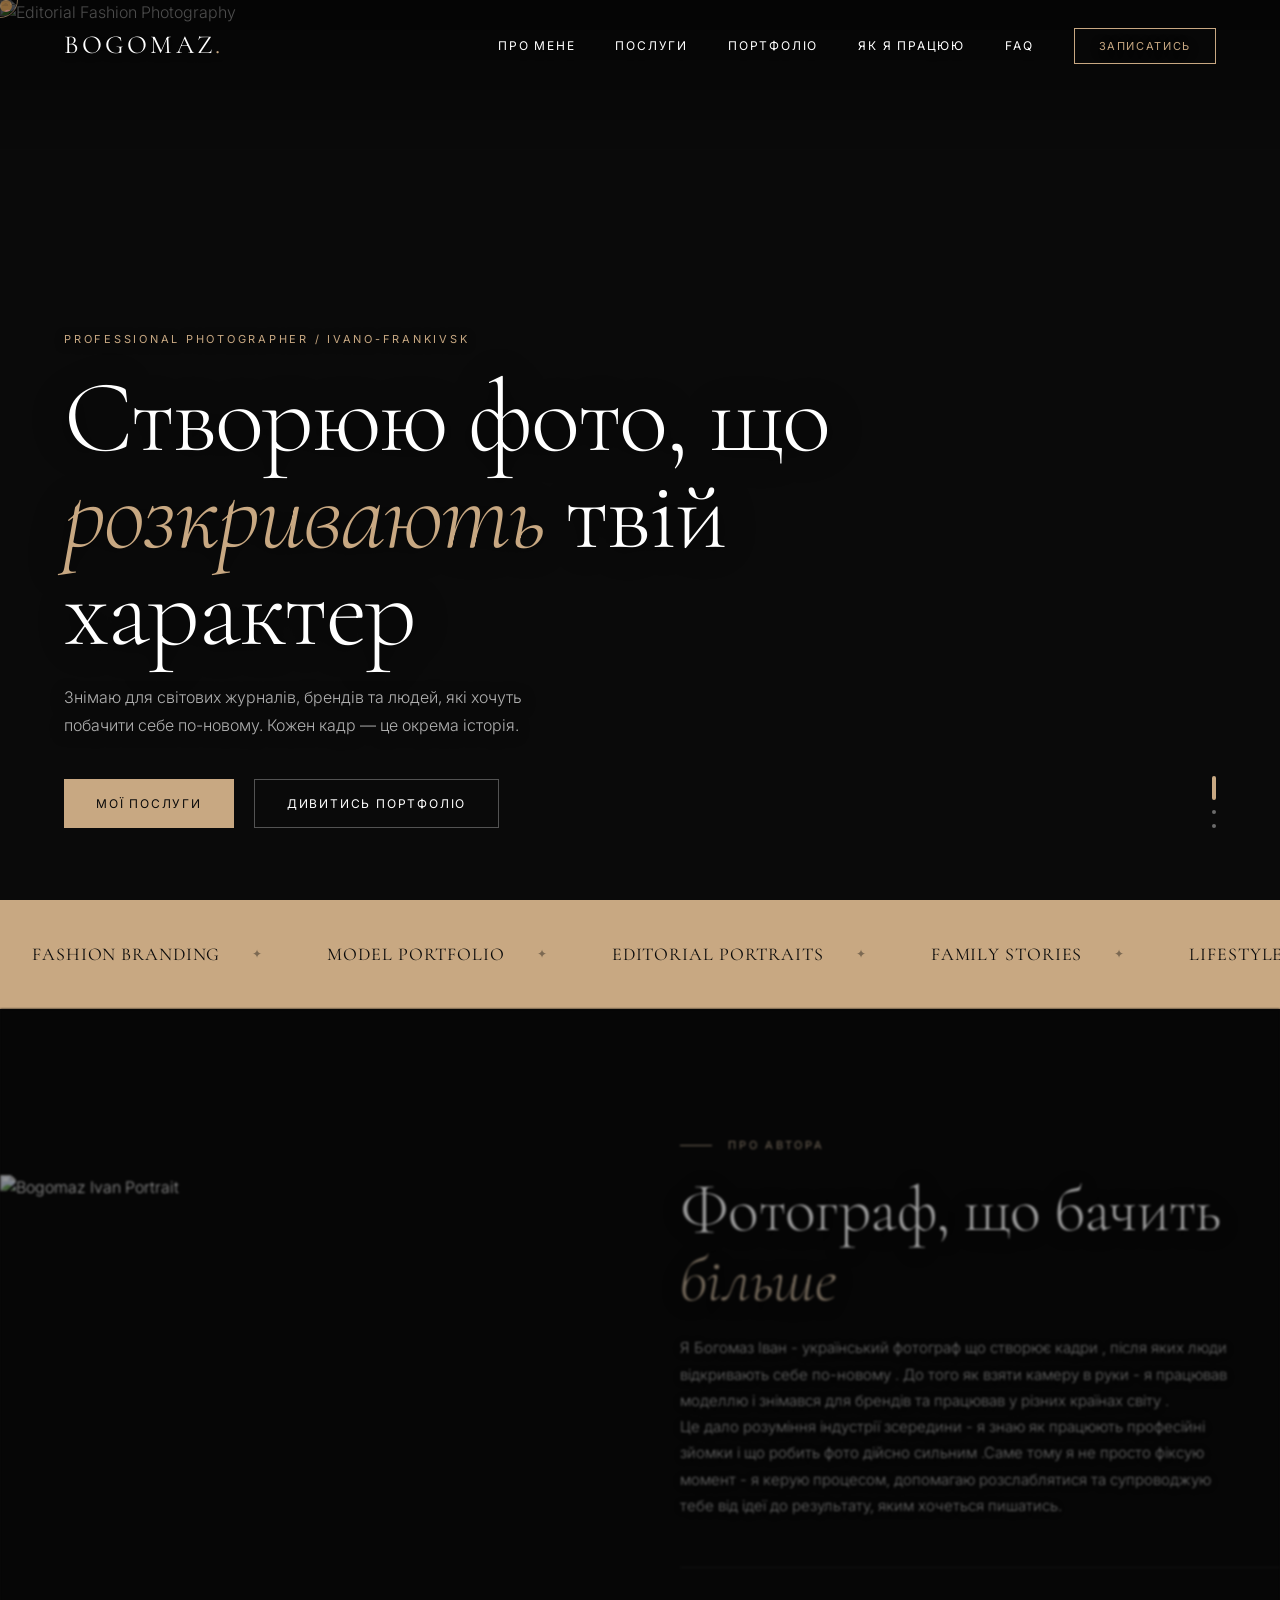
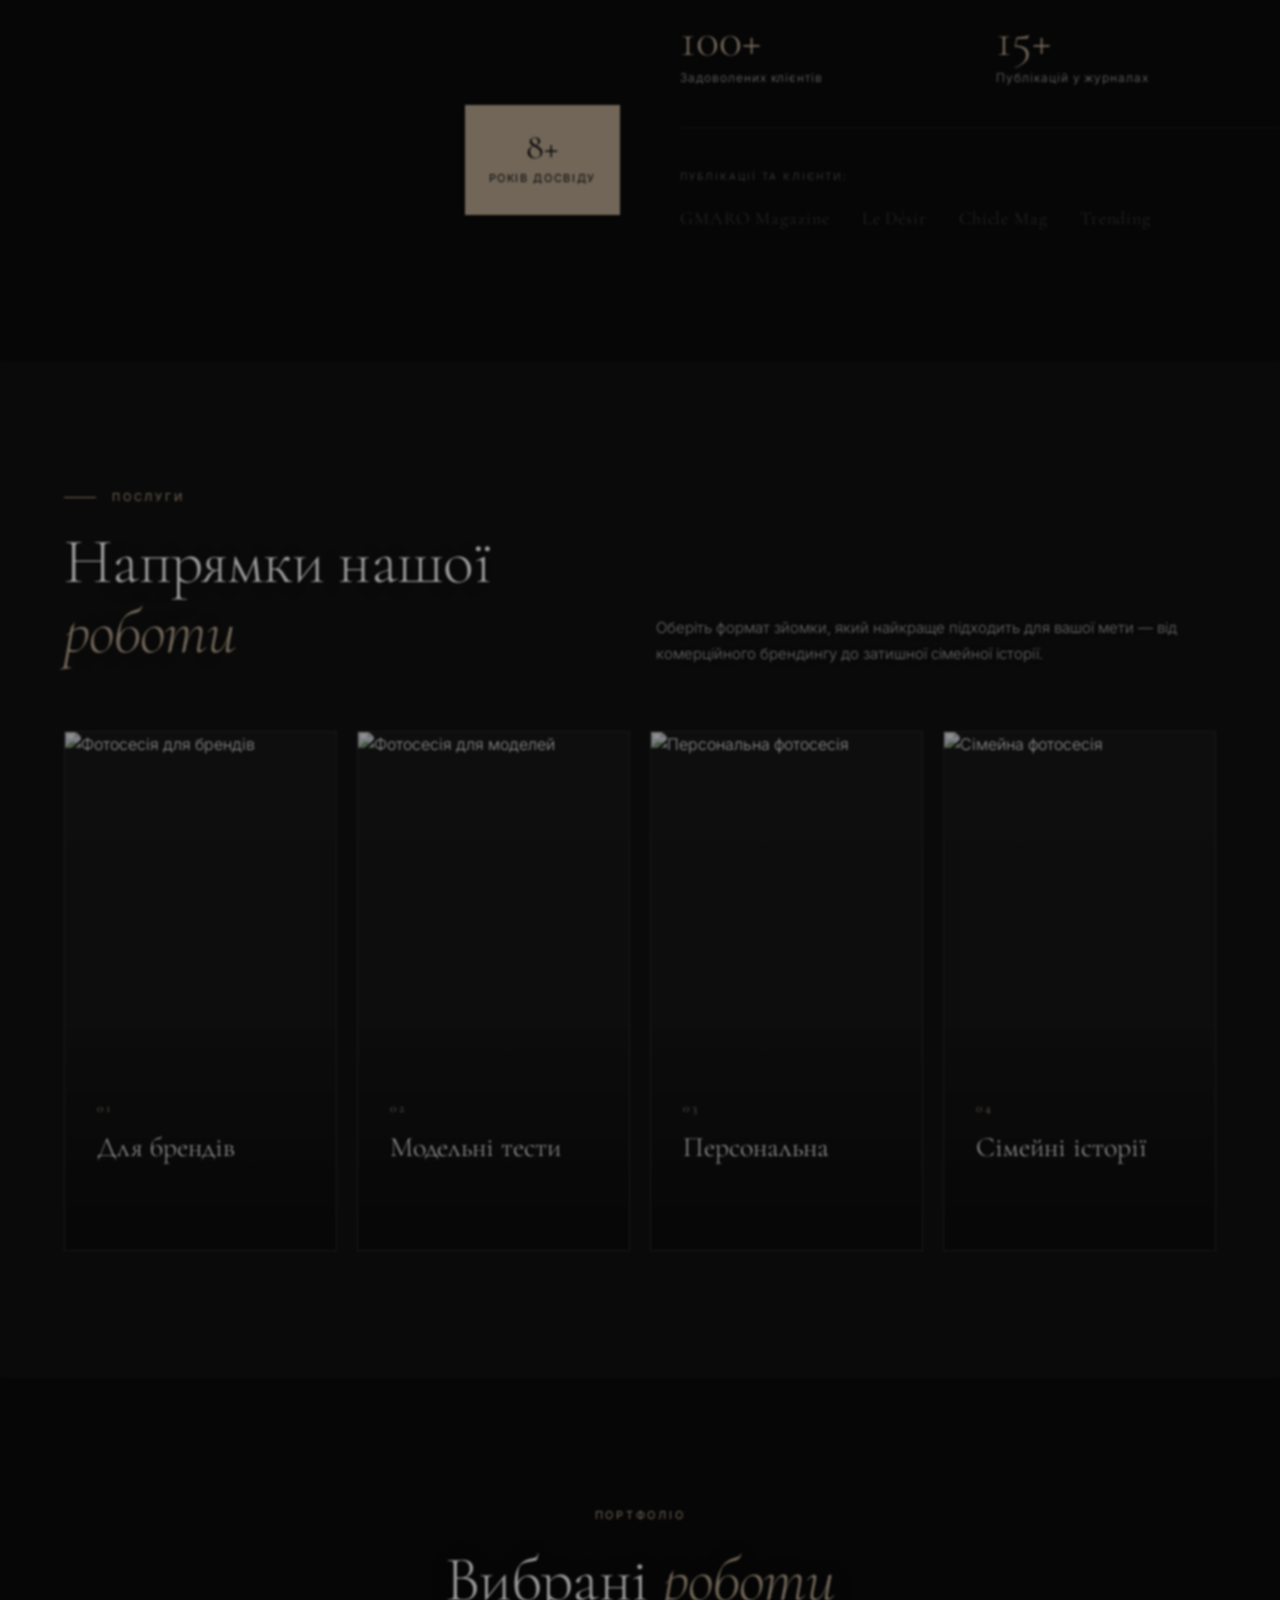
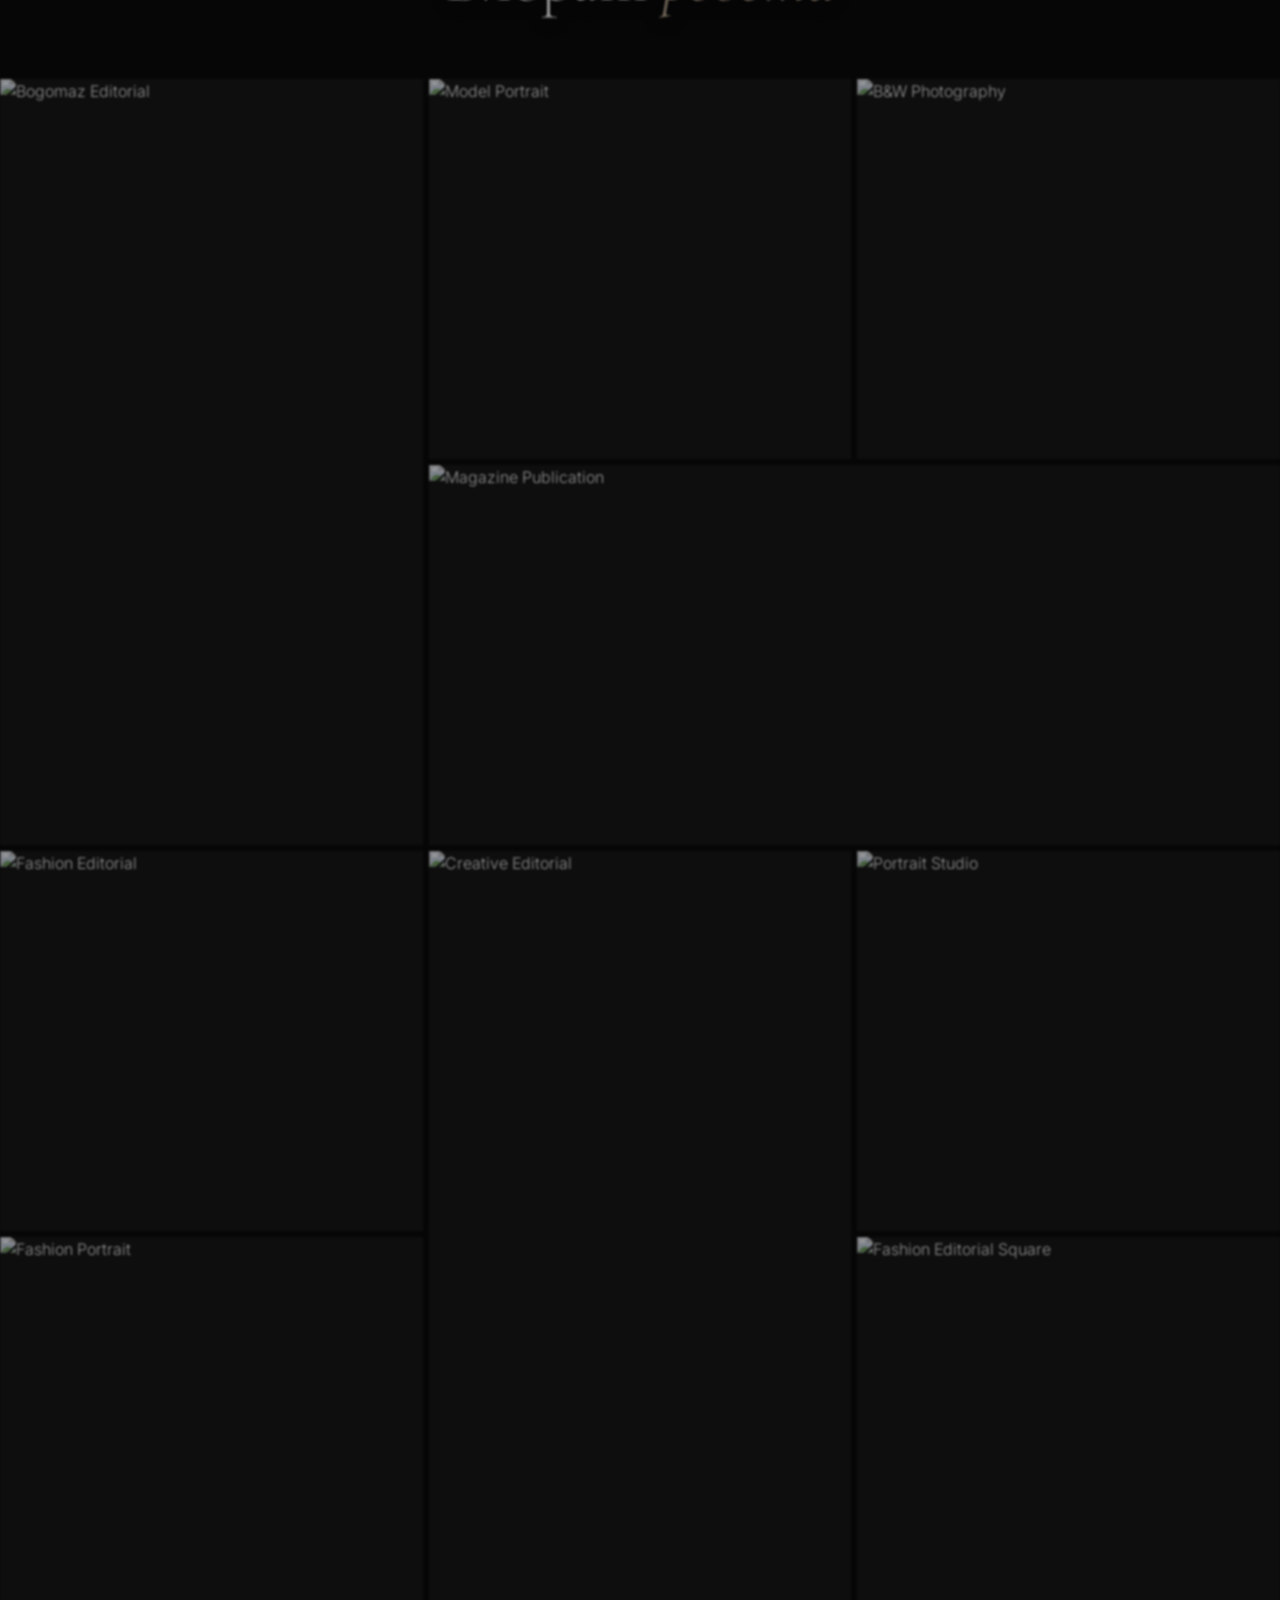
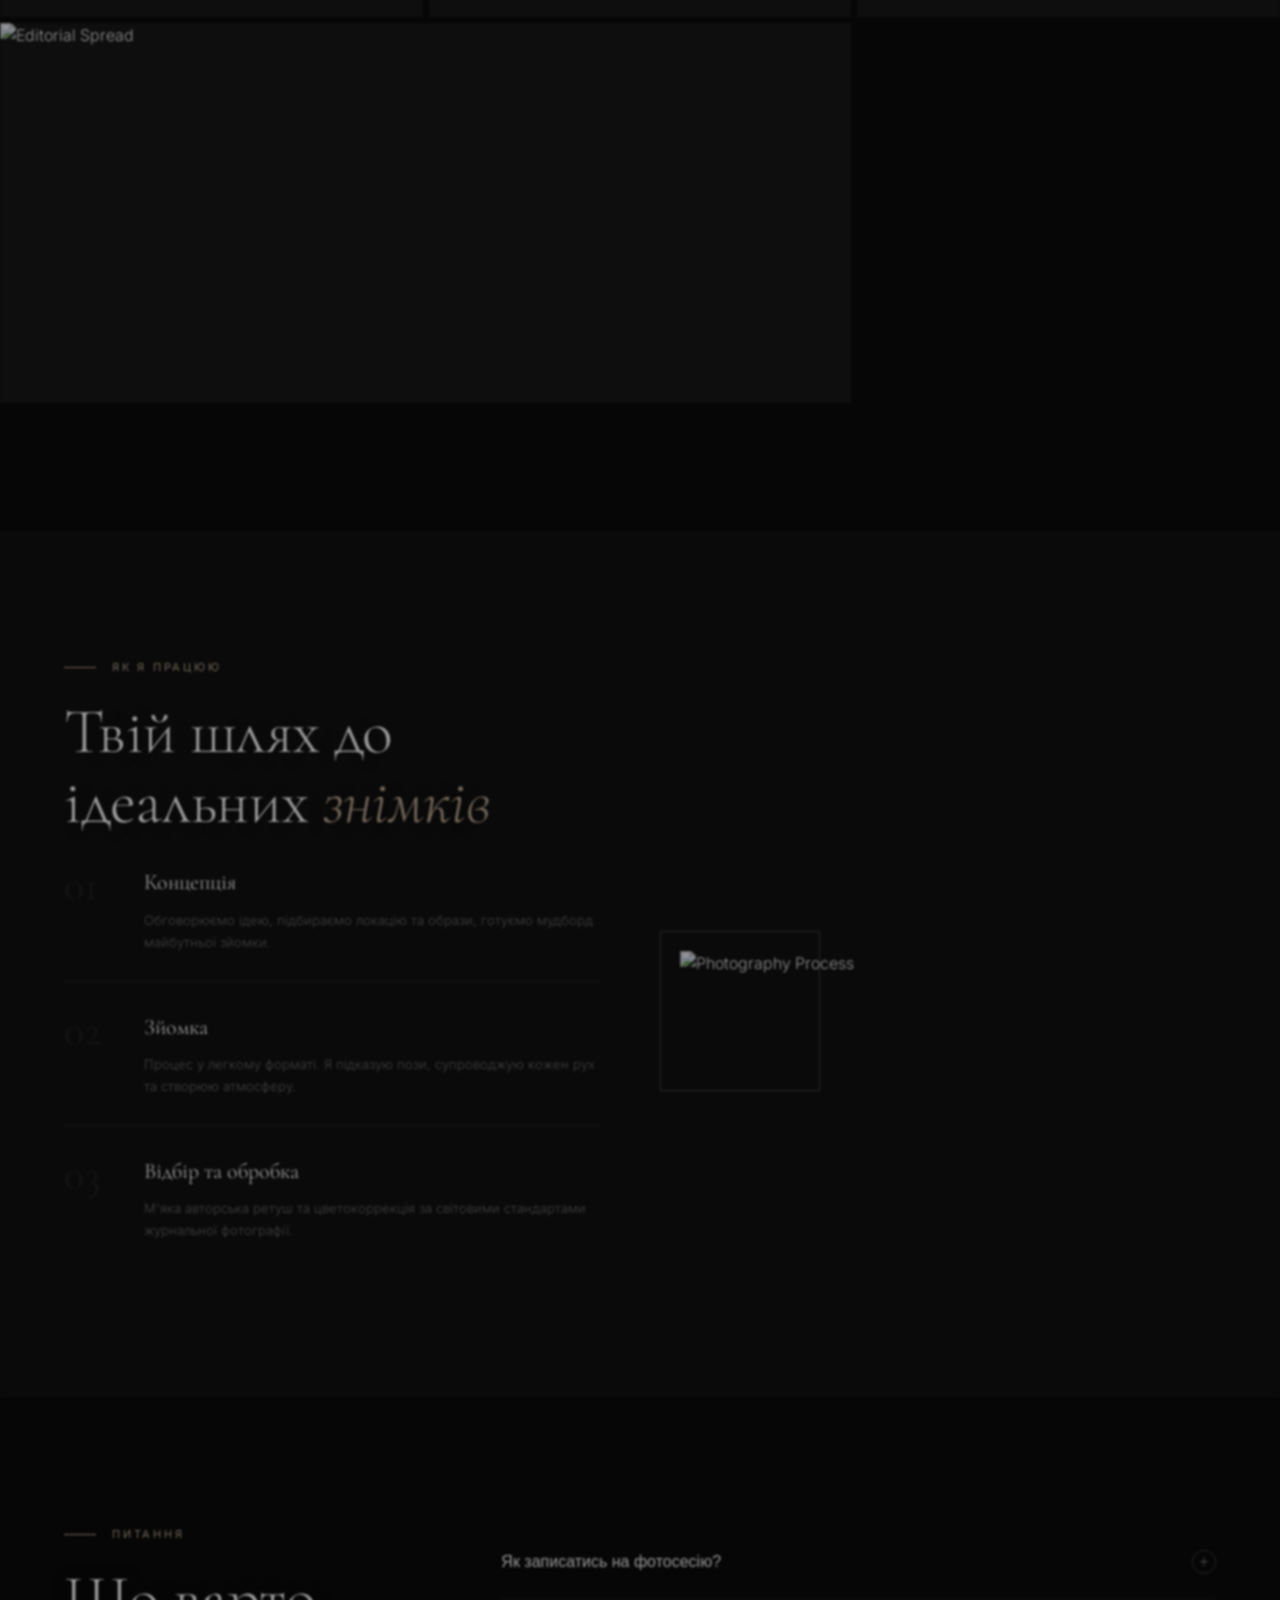
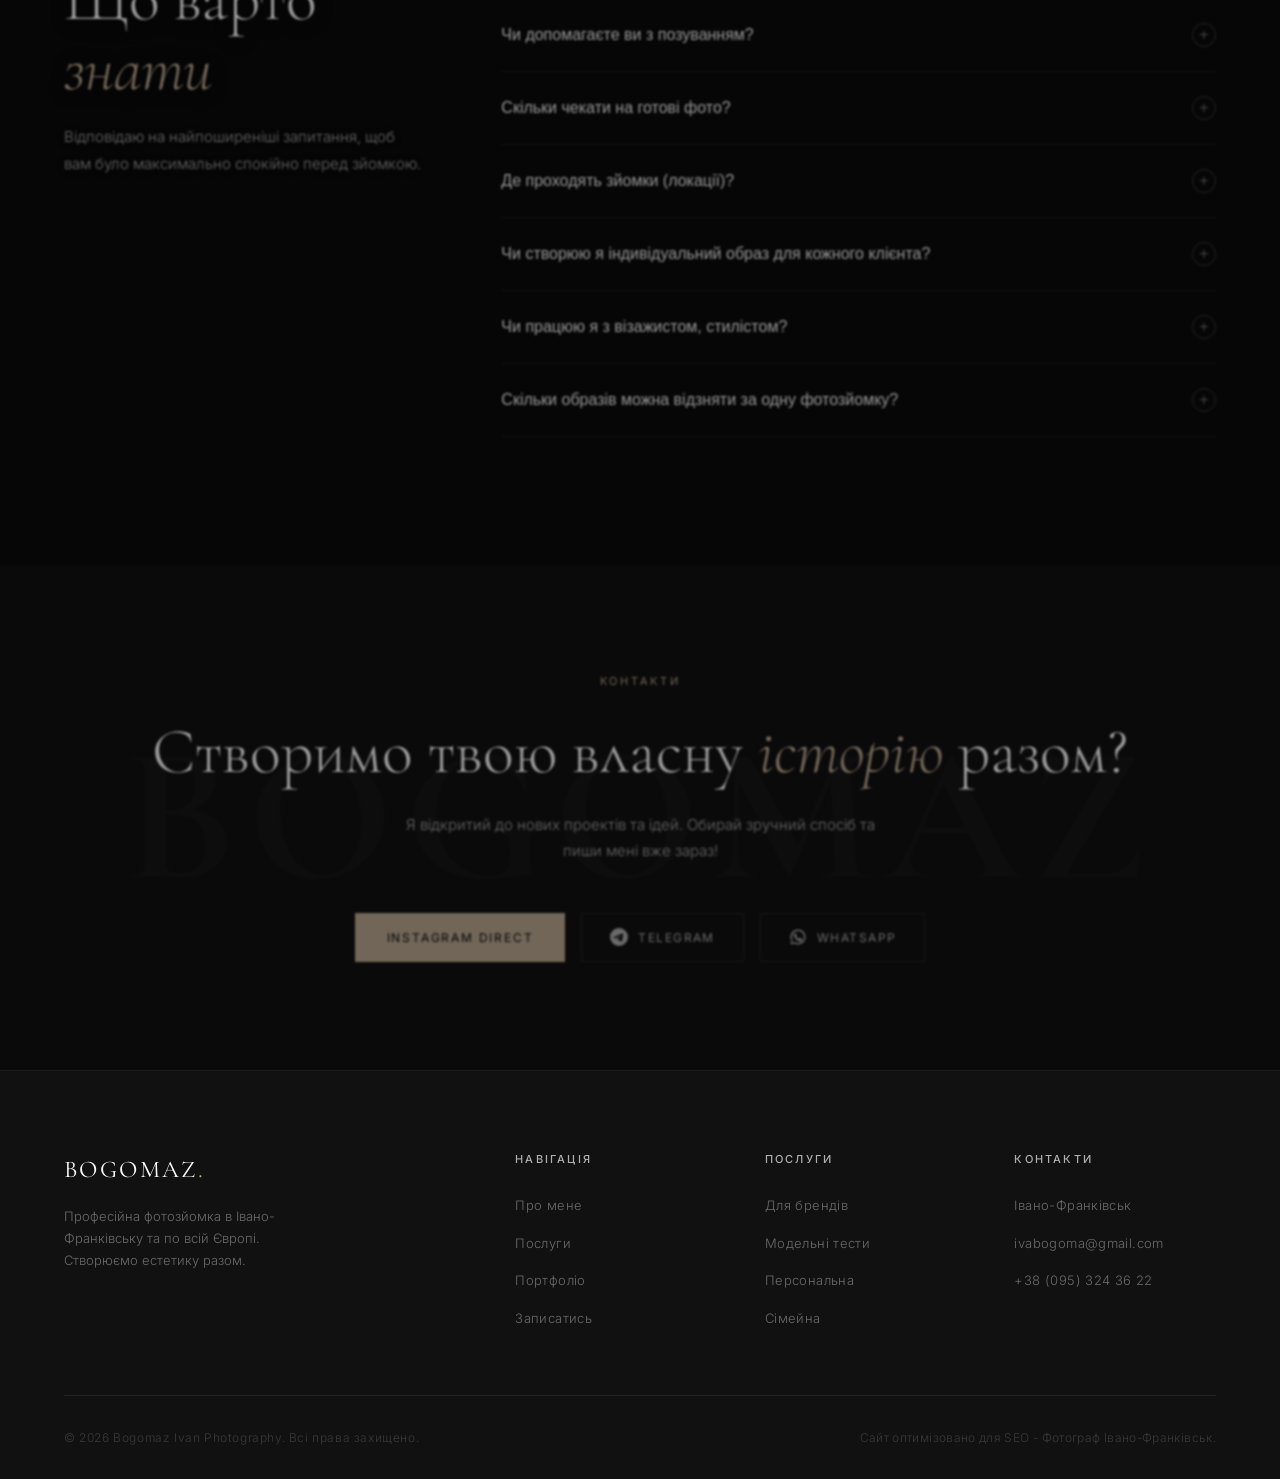
==== commit 9071eb00: "Add files via upload" ====
--- a/index.html
+++ b/index.html
@@ -80,8 +80,8 @@
     </div>
 
     <!-- Navigation -->
-    <nav class="nav">
-        <a href="#" class="nav-logo">BOGOMAZ<span>.</span></a>
+    <nav class="nav" aria-label="Головна навігація">
+        <a href="index.html" class="nav-logo" title="Богомаз Іван - Головна">BOGOMAZ<span>.</span></a>
 
         <ul class="nav-menu">
             <li><a href="index.html#about">Про мене</a></li>
@@ -100,28 +100,29 @@
     </nav>
 
     <!-- Mobile Menu -->
-    <div class="nav-mobile">
-        <a href="index.html#about">Про мене</a>
-        <a href="index.html#services">Послуги</a>
-        <a href="index.html#portfolio">Портфоліо</a>
-        <a href="index.html#process">Процес</a>
-        <a href="index.html#contact">Контакти</a>
+    <nav class="nav-mobile" aria-label="Мобільне меню">
+        <ul class="nav-mobile-menu">
+            <li><a href="index.html#about">Про мене</a></li>
+            <li><a href="index.html#services">Послуги</a></li>
+            <li><a href="index.html#portfolio">Портфоліо</a></li>
+            <li><a href="index.html#process">Процес</a></li>
+            <li><a href="index.html#contact">Контакти</a></li>
+        </ul>
         <div class="nav-mobile-socials">
             <a href="https://instagram.com/bogomazphoto">Instagram</a>
-            <a href="#">Telegram</a>
-            <a href="#">WhatsApp</a>
-        </div>
-    </div>
+            <a href="https://telegram.me/bogomazivan">Telegram</a>
+            <a href="https://wa.me/380953243622">WhatsApp</a>
+        </div>
+    </nav>
 
     <!-- Hero Section -->
-    <section class="hero">
+    <section class="hero focus-section">
         <div class="hero-bg">
             <div class="hero-slides">
                 <div class="hero-slide active">
                     <picture>
-                        <source media="(max-width: 768px)"
-                            srcset="asset%20picture/ChatGPT%20Image%2021%20%D0%BB%D1%8E%D1%82.%202%D0%B2%D0%B2026%20%D1%80.,%2013_36_43.png">
-                        <img src="asset%20picture/ChatGPT%20Image%2021%20%D0%BB%D1%8E%D1%82.%202026%20%D1%80.,%2013_36_43.png"
+                        <source media="(max-width: 768px)" srcset="asset%20picture/IMG_9634.JPEG">
+                        <img src="asset%20picture/ChatGPT Image 21 лют. 2026 р., 13_36_43.jpg"
                             alt="Editorial Fashion Photography">
                     </picture>
                 </div>
@@ -177,7 +178,7 @@
     </div>
 
     <!-- About Section -->
-    <section id="about" class="about container">
+    <section id="about" class="about container focus-section">
         <div class="about-grid">
             <div class="about-image-wrap reveal">
                 <img src="asset%20picture/photo_2026-02-21_18-44-40.jpg" alt="Bogomaz Ivan Portrait">
@@ -190,11 +191,12 @@
                 <div class="section-label reveal">Про автора</div>
                 <h2 class="section-title reveal reveal-delay-1">Фотограф, що бачить <em>більше</em></h2>
                 <div class="section-desc reveal reveal-delay-2">
-                    <p>Я Богомаз Іван — фотограф, що створює кадри, після яких люди дивуються та відкривають себе
-                        по-новому. До того як взяти камеру в руки — я сам був моделлю, знімався для брендів
-                        та ходив на подіумах у різних країнах світу. Це дало мені розуміння індустрії зсередини —
-                        я знаю як працюють професійні зйомки і що робить фото дійсно сильним.</p>
-                    <p>Саме тому я не просто фіксую момент — я керую процесом, допомагаю розслабитися
+                    <p>Я Богомаз Іван - український фотограф що створює кадри , після яких люди відкривають себе
+                        по-новому .
+                        До того як взяти камеру в руки - я працював моделлю і знімався для брендів та працював у різних
+                        країнах світу .</p>
+                    <p>Це дало розуміння індустрії зсередини - я знаю як працюють професійні зйомки і що робить фото
+                        дійсно сильним .Саме тому я не просто фіксую момент - я керую процесом, допомагаю розслаблятися
                         та супроводжую тебе від ідеї до результату, яким хочеться пишатись.</p>
                 </div>
 
@@ -223,7 +225,7 @@
     </section>
 
     <!-- Services Section -->
-    <section id="services" class="services">
+    <section id="services" class="services focus-section">
         <div class="container">
             <div class="services-header">
                 <div>
@@ -294,7 +296,7 @@
     </section>
 
     <!-- Portfolio Gallery -->
-    <section id="portfolio" class="portfolio container">
+    <section id="portfolio" class="portfolio container focus-section">
         <div class="portfolio-header">
             <div class="section-label reveal">Портфоліо</div>
             <h2 class="section-title reveal reveal-delay-1">Вибрані <em>роботи</em></h2>
@@ -302,8 +304,8 @@
 
         <div class="portfolio-grid">
             <div class="portfolio-item tall reveal"
-                data-src="asset picture/ChatGPT Image 21 лют. 2026 р., 13_36_43.png">
-                <img src="asset picture/ChatGPT Image 21 лют. 2026 р., 13_36_43.png" alt="Bogomaz Editorial">
+                data-src="asset picture/ChatGPT Image 21 лют. 2026 р., 13_36_43.jpg">
+                <img src="asset picture/ChatGPT Image 21 лют. 2026 р., 13_36_43.jpg" alt="Bogomaz Editorial">
                 <div class="portfolio-item-overlay">
                     <div class="portfolio-item-overlay-icon">VIEW</div>
                 </div>
@@ -366,7 +368,7 @@
     </section>
 
     <!-- Process Section -->
-    <section id="process" class="process">
+    <section id="process" class="process focus-section">
         <div class="container">
             <div class="process-grid">
                 <div class="process-info">
@@ -412,7 +414,7 @@
 
 
     <!-- FAQ Section -->
-    <section id="faq" class="faq">
+    <section id="faq" class="faq focus-section">
         <div class="container">
             <div class="faq-grid">
                 <div>
@@ -472,13 +474,51 @@
                             </div>
                         </div>
                     </div>
+                    <div class="faq-item reveal">
+                        <button class="faq-question">
+                            <span>Чи створюю я індивідуальний образ для кожного клієнта?</span>
+                            <span class="faq-icon">+</span>
+                        </button>
+                        <div class="faq-answer">
+                            <div class="faq-answer-content">
+                                <p>Так! Я одразу бачу що буде вдало виглядати в кадрі, але враховую ваші побажання бо
+                                    образ який створюємо, ми створюємо разом з Вами і про Вас.</p>
+                            </div>
+                        </div>
+                    </div>
+                    <div class="faq-item reveal">
+                        <button class="faq-question">
+                            <span>Чи працюю я з візажистом, стилістом?</span>
+                            <span class="faq-icon">+</span>
+                        </button>
+                        <div class="faq-answer">
+                            <div class="faq-answer-content">
+                                <p>Так, поруч завжди мають бути перевірені люди, спеціалісти які розуміють фотографа з
+                                    пів слова. Інколи потрібно фотографу бути і режисером і психологом і стилістом і
+                                    робити макіяж.
+                                    Ми робимо не просто фото, ми створюємо атмосферу і настрій в кожному кадрі</p>
+                            </div>
+                        </div>
+                    </div>
+                    <div class="faq-item reveal">
+                        <button class="faq-question">
+                            <span>Скільки образів можна відзняти за одну фотозйомку?</span>
+                            <span class="faq-icon">+</span>
+                        </button>
+                        <div class="faq-answer">
+                            <div class="faq-answer-content">
+                                <p>3 або 4 образи. Усі образи обговорюються та обираються перед зйомкою, щоб кожен кадр
+                                    був частиною вашої історії</p>
+                            </div>
+                        </div>
+                    </div>
                 </div>
             </div>
         </div>
     </section>
 
     <!-- Contact CTA -->
-    <section id="contact" class="cta-band">
+    <section id="contact" class="cta-band focus-section">
         <div class="container">
             <div class="section-label reveal">Контакти</div>
             <h2 class="cta-band-title reveal reveal-delay-1">Створимо твою власну <em>історію</em> разом?</h2>
@@ -540,7 +580,7 @@
                     <h4>Контакти</h4>
                     <ul>
                         <li><a href="#">Івано-Франківськ</a></li>
-                        <li><a href="mailto:bogomaz.ivan@example.com">bogomaz.ivan@gmail.com</a></li>
+                        <li><a href="mailto:bogomaz.ivan@example.com">ivabogoma@gmail.com</a></li>
                         <li><a href="tel:+380953243622">+38 (095) 324 36 22</a></li>
                     </ul>
                 </div>
--- a/style.css
+++ b/style.css
@@ -60,6 +60,37 @@
   overflow-x: hidden;
   -webkit-font-smoothing: antialiased;
   -moz-osx-font-smoothing: grayscale;
+}
+
+/* ===== SECTION FOCUS TRANSITION ===== */
+.focus-section {
+  transition: opacity 1.2s cubic-bezier(0.4, 0, 0.2, 1),
+    filter 1.2s cubic-bezier(0.4, 0, 0.2, 1),
+    transform 1.2s cubic-bezier(0.4, 0, 0.2, 1);
+  opacity: 0.25;
+  /* Increased from 0.15 for better accessibility */
+  filter: grayscale(40%) brightness(0.6) blur(1px);
+  /* Reduced blur and grayscale */
+  transform: scale(0.99);
+  /* Subtle scale */
+  will-change: opacity, filter, transform;
+}
+
+@media (max-width: 768px) {
+  .focus-section {
+    opacity: 0.35;
+    /* Even higher for mobile */
+    filter: grayscale(20%) brightness(0.7) blur(0px);
+    /* Minimal effects on mobile */
+    transform: scale(1);
+    /* No scale on mobile to avoid layout shifts */
+  }
+}
+
+.focus-section.active-focus {
+  opacity: 1;
+  filter: grayscale(0%) brightness(1) blur(0px);
+  transform: scale(1);
 }
 
 /* ===== SCROLLBAR ===== */
@@ -185,12 +216,31 @@
   border-bottom: 1px solid var(--color-border);
 }
 
+.nav::before {
+  content: '';
+  position: absolute;
+  top: 0;
+  left: 0;
+  right: 0;
+  bottom: -60px;
+  background: linear-gradient(to bottom, rgba(0, 0, 0, 0.5) 0%, rgba(0, 0, 0, 0) 100%);
+  z-index: -1;
+  pointer-events: none;
+  opacity: 1;
+  transition: opacity var(--transition);
+}
+
+.nav.scrolled::before {
+  opacity: 0;
+}
+
 .nav-logo {
   font-family: var(--font-serif);
   font-size: clamp(18px, 2.5vw, 26px);
   font-weight: 400;
   letter-spacing: 0.12em;
   color: var(--color-white);
+  text-shadow: 0 2px 10px rgba(0, 0, 0, 0.8);
   text-decoration: none;
   text-transform: uppercase;
   transition: color var(--transition);
@@ -216,7 +266,8 @@
   font-weight: 400;
   letter-spacing: 0.15em;
   text-transform: uppercase;
-  color: var(--color-grey-light);
+  color: var(--color-white);
+  text-shadow: 0 2px 10px rgba(0, 0, 0, 0.8);
   text-decoration: none;
   transition: color var(--transition);
   position: relative;
@@ -245,6 +296,8 @@
   padding: 10px 24px;
   border: 1px solid var(--color-accent);
   color: var(--color-accent) !important;
+  background: rgba(10, 10, 10, 0.4);
+  backdrop-filter: blur(4px);
   font-size: 11px !important;
   letter-spacing: 0.15em;
   text-transform: uppercase;
@@ -277,6 +330,7 @@
   width: 28px;
   height: 1px;
   background: var(--color-white);
+  box-shadow: 0 1px 4px rgba(0, 0, 0, 0.8);
   transition: transform var(--transition), opacity var(--transition);
 }
 
@@ -305,7 +359,6 @@
   flex-direction: column;
   align-items: center;
   justify-content: center;
-  gap: 40px;
   transform: translateX(100%);
   transition: transform var(--transition-slow);
 }
@@ -314,9 +367,49 @@
   transform: translateX(0);
 }
 
+.nav-mobile-menu {
+  list-style: none;
+  display: flex;
+  flex-direction: column;
+  align-items: center;
+  gap: 32px;
+  width: 100%;
+}
+
+.nav-mobile-menu li {
+  opacity: 0;
+  transform: translateY(20px);
+  transition: opacity 0.4s ease, transform 0.4s ease;
+}
+
+.nav-mobile.open .nav-mobile-menu li {
+  opacity: 1;
+  transform: translateY(0);
+}
+
+.nav-mobile.open .nav-mobile-menu li:nth-child(1) {
+  transition-delay: 0.1s;
+}
+
+.nav-mobile.open .nav-mobile-menu li:nth-child(2) {
+  transition-delay: 0.2s;
+}
+
+.nav-mobile.open .nav-mobile-menu li:nth-child(3) {
+  transition-delay: 0.3s;
+}
+
+.nav-mobile.open .nav-mobile-menu li:nth-child(4) {
+  transition-delay: 0.4s;
+}
+
+.nav-mobile.open .nav-mobile-menu li:nth-child(5) {
+  transition-delay: 0.5s;
+}
+
 .nav-mobile a {
   font-family: var(--font-serif);
-  font-size: clamp(32px, 6vw, 56px);
+  font-size: clamp(32px, 6vw, 52px);
   font-weight: 300;
   color: var(--color-white);
   text-decoration: none;
@@ -331,7 +424,7 @@
 .nav-mobile-socials {
   display: flex;
   gap: 32px;
-  margin-top: 20px;
+  margin-top: 48px;
 }
 
 .nav-mobile-socials a {
@@ -992,6 +1085,12 @@
   justify-content: center;
 }
 
+@media (max-width: 768px) {
+  .portfolio-grid--2col-hero {
+    grid-template-rows: 280px;
+  }
+}
+
 .portfolio-item {
   position: relative;
   overflow: hidden;
@@ -1682,6 +1781,8 @@
   color: var(--color-white);
   cursor: pointer;
   opacity: 0.5;
+  font-size: 48px;
+  line-height: 1;
   transition: opacity var(--transition), transform var(--transition);
   z-index: 2010;
 }
